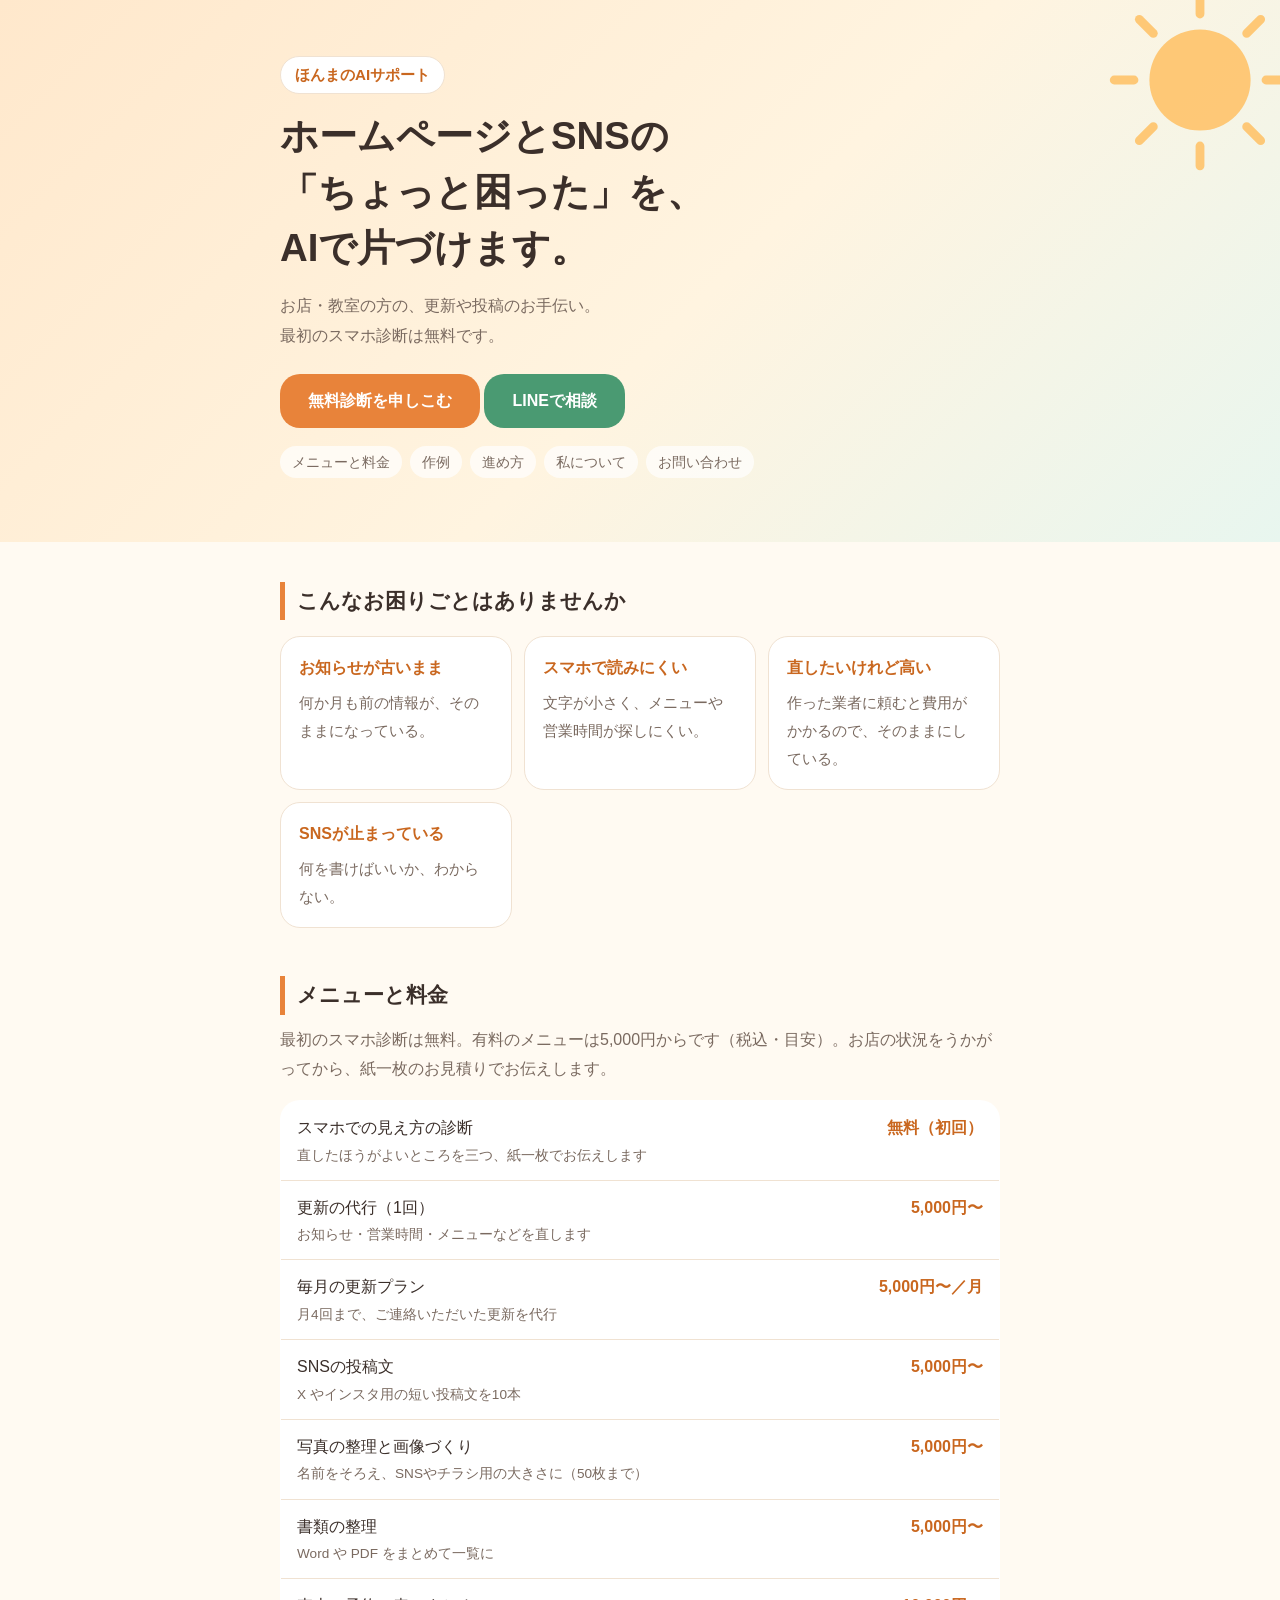
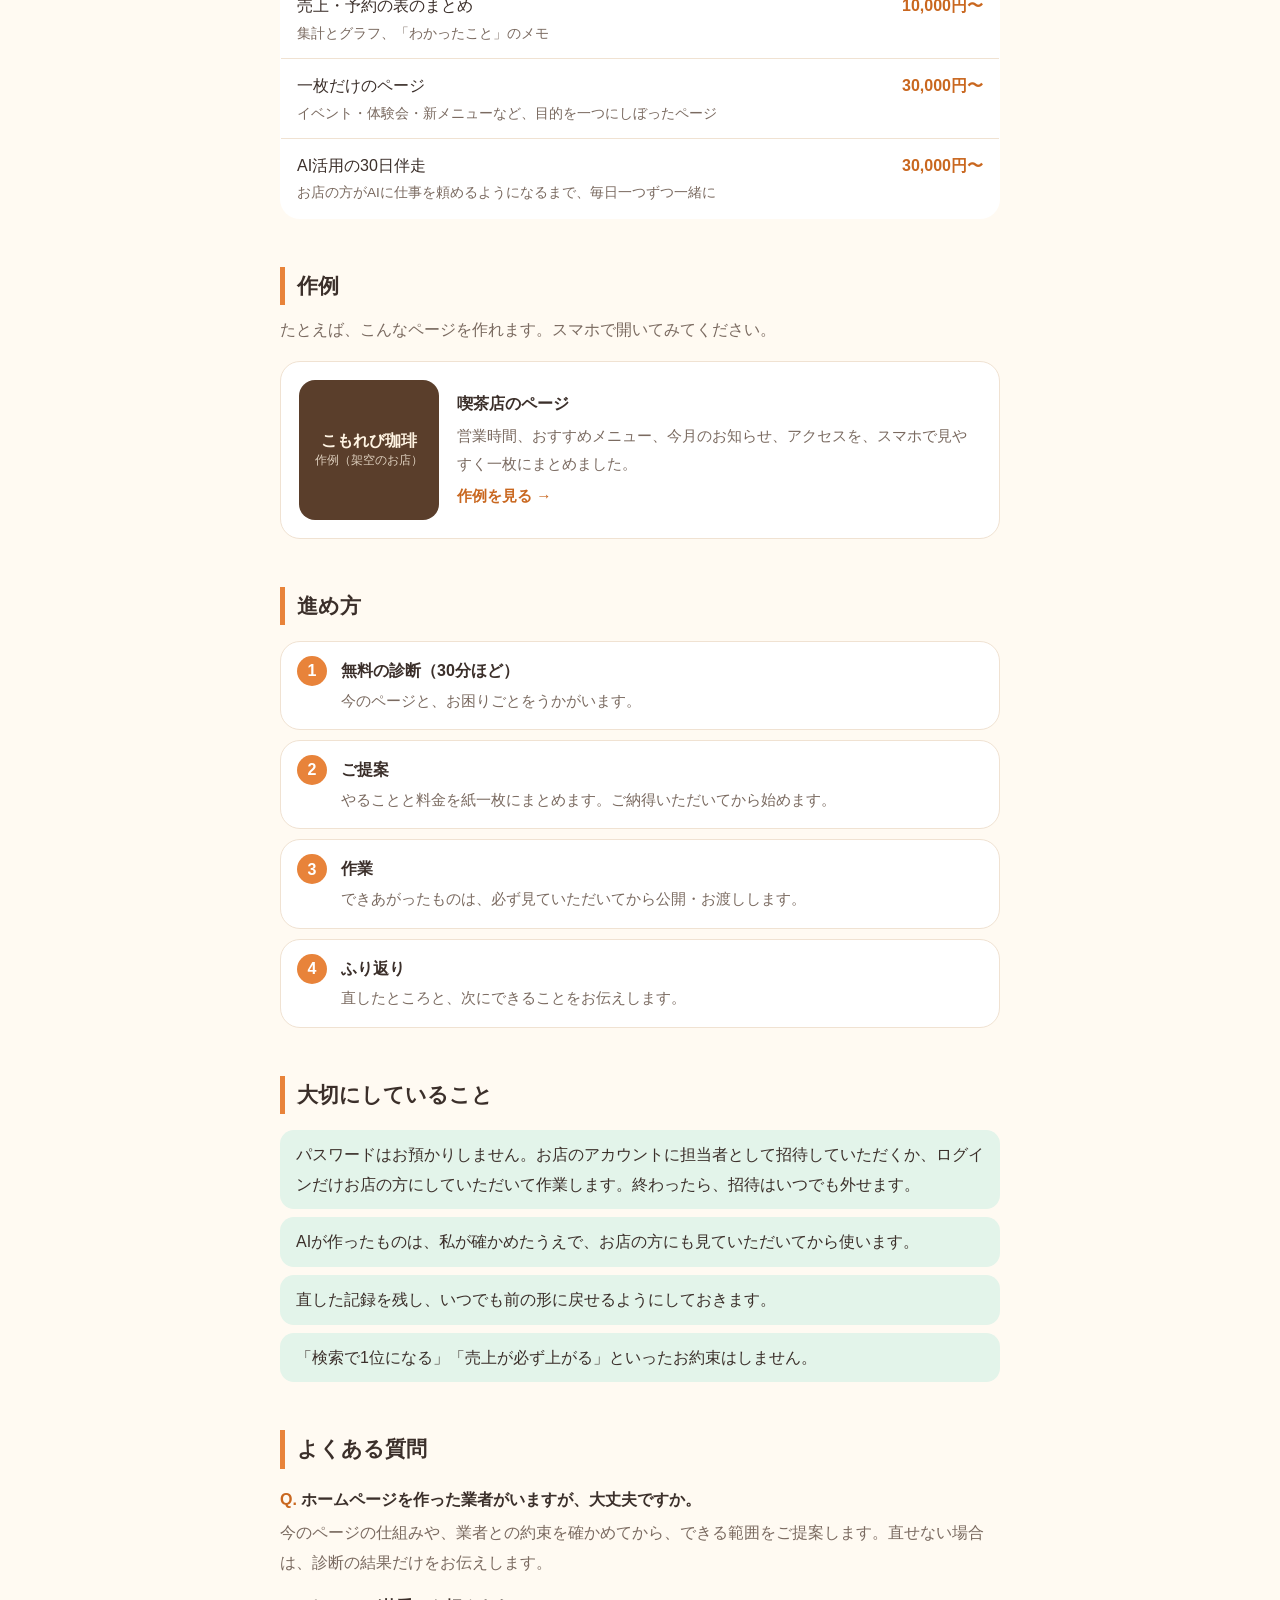
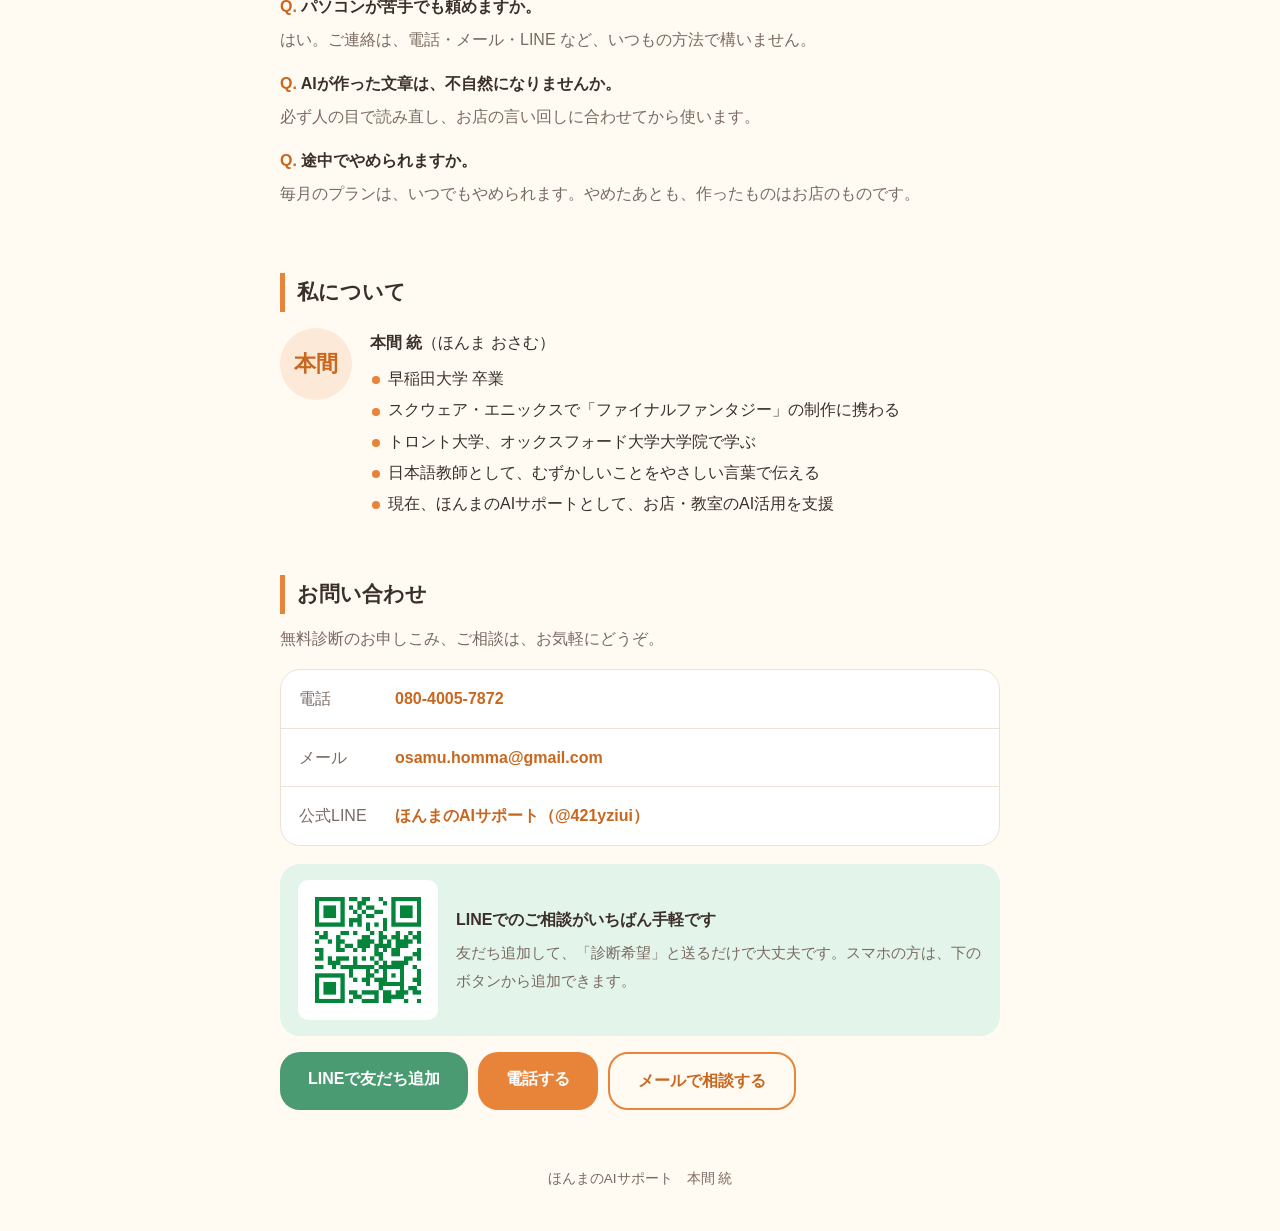
==== index.html @ db529938 "パスワードの説明に「担当者として招待」のやり方を書き足した Co-Authored-By: Claude Opus 5.5 <noreply@anthropic.com>" ====
<!doctype html>
<html lang="ja">
<head>
  <meta charset="utf-8">
  <meta name="viewport" content="width=device-width, initial-scale=1">
  <title>ほんまのAIサポート｜ホームページとSNSの「ちょっと困った」を、AIで</title>
  <meta name="description" content="お店・教室の方の、ホームページの更新やSNSの投稿を、AIを使ってお手伝いします。最初のスマホ診断は無料です。">
  <link rel="stylesheet" href="style.css">
</head>
<body>
  <header class="hero">
    <svg class="sun" viewBox="0 0 200 200" aria-hidden="true">
      <circle cx="100" cy="100" r="46" fill="#ffc46b"/>
      <g stroke="#ffc46b" stroke-width="8" stroke-linecap="round">
        <line x1="100" y1="22" x2="100" y2="40"/><line x1="100" y1="22" x2="100" y2="40" transform="rotate(45 100 100)"/>
        <line x1="100" y1="22" x2="100" y2="40" transform="rotate(90 100 100)"/><line x1="100" y1="22" x2="100" y2="40" transform="rotate(135 100 100)"/>
        <line x1="100" y1="22" x2="100" y2="40" transform="rotate(180 100 100)"/><line x1="100" y1="22" x2="100" y2="40" transform="rotate(225 100 100)"/>
        <line x1="100" y1="22" x2="100" y2="40" transform="rotate(270 100 100)"/><line x1="100" y1="22" x2="100" y2="40" transform="rotate(315 100 100)"/>
      </g>
    </svg>
    <div class="wrap">
      <a class="brand" href="index.html">ほんまのAIサポート</a>
      <h1>ホームページとSNSの<br>「ちょっと困った」を、<br>AIで片づけます。</h1>
      <p class="sub">お店・教室の方の、更新や投稿のお手伝い。<br>最初のスマホ診断は無料です。</p>
      <a class="btn" href="#contact">無料診断を申しこむ</a>
      <a class="btn line" href="https://lin.ee/uoYPE5Ua" target="_blank" rel="noopener">LINEで相談</a>
      <ul class="nav">
        <li><a href="#menu">メニューと料金</a></li>
        <li><a href="#sample">作例</a></li>
        <li><a href="#flow">進め方</a></li>
        <li><a href="#about">私について</a></li>
        <li><a href="#contact">お問い合わせ</a></li>
      </ul>
    </div>
  </header>

  <main class="wrap">
    <section>
      <h2>こんなお困りごとはありませんか</h2>
      <div class="cards">
        <div class="card"><b>お知らせが古いまま</b><p>何か月も前の情報が、そのままになっている。</p></div>
        <div class="card"><b>スマホで読みにくい</b><p>文字が小さく、メニューや営業時間が探しにくい。</p></div>
        <div class="card"><b>直したいけれど高い</b><p>作った業者に頼むと費用がかかるので、そのままにしている。</p></div>
        <div class="card"><b>SNSが止まっている</b><p>何を書けばいいか、わからない。</p></div>
      </div>
    </section>

    <section id="menu">
      <h2>メニューと料金</h2>
      <p class="lead">最初のスマホ診断は無料。有料のメニューは5,000円からです（税込・目安）。お店の状況をうかがってから、紙一枚のお見積りでお伝えします。</p>
      <table>
        <tr><th>スマホでの見え方の診断<small>直したほうがよいところを三つ、紙一枚でお伝えします</small></th><td class="price">無料（初回）</td></tr>
        <tr><th>更新の代行（1回）<small>お知らせ・営業時間・メニューなどを直します</small></th><td class="price">5,000円〜</td></tr>
        <tr><th>毎月の更新プラン<small>月4回まで、ご連絡いただいた更新を代行</small></th><td class="price">5,000円〜／月</td></tr>
        <tr><th>SNSの投稿文<small>X やインスタ用の短い投稿文を10本</small></th><td class="price">5,000円〜</td></tr>
        <tr><th>写真の整理と画像づくり<small>名前をそろえ、SNSやチラシ用の大きさに（50枚まで）</small></th><td class="price">5,000円〜</td></tr>
        <tr><th>書類の整理<small>Word や PDF をまとめて一覧に</small></th><td class="price">5,000円〜</td></tr>
        <tr><th>売上・予約の表のまとめ<small>集計とグラフ、「わかったこと」のメモ</small></th><td class="price">10,000円〜</td></tr>
        <tr><th>一枚だけのページ<small>イベント・体験会・新メニューなど、目的を一つにしぼったページ</small></th><td class="price">30,000円〜</td></tr>
        <tr><th>AI活用の30日伴走<small>お店の方がAIに仕事を頼めるようになるまで、毎日一つずつ一緒に</small></th><td class="price">30,000円〜</td></tr>
      </table>
    </section>

    <section id="sample">
      <h2>作例</h2>
      <p class="lead">たとえば、こんなページを作れます。スマホで開いてみてください。</p>
      <a class="sample" href="sakurei-cafe.html">
        <div class="thumb">こもれび珈琲<small>作例（架空のお店）</small></div>
        <div>
          <b>喫茶店のページ</b>
          <p>営業時間、おすすめメニュー、今月のお知らせ、アクセスを、スマホで見やすく一枚にまとめました。</p>
          <p class="more">作例を見る →</p>
        </div>
      </a>
    </section>

    <section id="flow">
      <h2>進め方</h2>
      <ol class="steps">
        <li><b>無料の診断（30分ほど）</b><span>今のページと、お困りごとをうかがいます。</span></li>
        <li><b>ご提案</b><span>やることと料金を紙一枚にまとめます。ご納得いただいてから始めます。</span></li>
        <li><b>作業</b><span>できあがったものは、必ず見ていただいてから公開・お渡しします。</span></li>
        <li><b>ふり返り</b><span>直したところと、次にできることをお伝えします。</span></li>
      </ol>
    </section>

    <section>
      <h2>大切にしていること</h2>
      <ul class="promise">
        <li>パスワードはお預かりしません。お店のアカウントに担当者として招待していただくか、ログインだけお店の方にしていただいて作業します。終わったら、招待はいつでも外せます。</li>
        <li>AIが作ったものは、私が確かめたうえで、お店の方にも見ていただいてから使います。</li>
        <li>直した記録を残し、いつでも前の形に戻せるようにしておきます。</li>
        <li>「検索で1位になる」「売上が必ず上がる」といったお約束はしません。</li>
      </ul>
    </section>

    <section>
      <h2>よくある質問</h2>
      <dl class="faq">
        <dt>ホームページを作った業者がいますが、大丈夫ですか。</dt>
        <dd>今のページの仕組みや、業者との約束を確かめてから、できる範囲をご提案します。直せない場合は、診断の結果だけをお伝えします。</dd>
        <dt>パソコンが苦手でも頼めますか。</dt>
        <dd>はい。ご連絡は、電話・メール・LINE など、いつもの方法で構いません。</dd>
        <dt>AIが作った文章は、不自然になりませんか。</dt>
        <dd>必ず人の目で読み直し、お店の言い回しに合わせてから使います。</dd>
        <dt>途中でやめられますか。</dt>
        <dd>毎月のプランは、いつでもやめられます。やめたあとも、作ったものはお店のものです。</dd>
      </dl>
    </section>

    <section id="about">
      <h2>私について</h2>
      <div class="profile">
        <div class="avatar" aria-hidden="true">本間</div>
        <div>
          <p><b>本間 統</b>（ほんま おさむ）</p>
          <ul class="career">
            <li>早稲田大学 卒業</li>
            <li>スクウェア・エニックスで「ファイナルファンタジー」の制作に携わる</li>
            <li>トロント大学、オックスフォード大学大学院で学ぶ</li>
            <li>日本語教師として、むずかしいことをやさしい言葉で伝える</li>
            <li>現在、ほんまのAIサポートとして、お店・教室のAI活用を支援</li>
          </ul>
        </div>
      </div>
    </section>

    <section id="contact">
      <h2>お問い合わせ</h2>
      <p class="lead">無料診断のお申しこみ、ご相談は、お気軽にどうぞ。</p>
      <ul class="contact">
        <li><span>電話</span><a href="tel:08040057872">080-4005-7872</a></li>
        <li><span>メール</span><a href="mailto:osamu.homma@gmail.com">osamu.homma@gmail.com</a></li>
        <li><span>公式LINE</span><a href="https://lin.ee/uoYPE5Ua" target="_blank" rel="noopener">ほんまのAIサポート（@421yziui）</a></li>
      </ul>
      <div class="line-box">
        <img src="qr-line.png" alt="公式LINE「ほんまのAIサポート」の友だち追加用QRコード" width="140" height="140">
        <div>
          <b>LINEでのご相談がいちばん手軽です</b>
          <p>友だち追加して、「診断希望」と送るだけで大丈夫です。スマホの方は、下のボタンから追加できます。</p>
        </div>
      </div>
      <div class="cta">
        <a class="btn line" href="https://lin.ee/uoYPE5Ua" target="_blank" rel="noopener">LINEで友だち追加</a>
        <a class="btn" href="tel:08040057872">電話する</a>
        <a class="btn ghost" href="mailto:osamu.homma@gmail.com?subject=%E7%84%A1%E6%96%99%E8%A8%BA%E6%96%AD%E3%81%AE%E3%81%94%E7%9B%B8%E8%AB%87">メールで相談する</a>
      </div>
    </section>
  </main>

  <footer>ほんまのAIサポート　本間 統</footer>
</body>
</html>
---- style.css ----
/* ほんまのAIサポート　営業用ページ（案A：明るく親しみやすい） */
:root {
  --bg: #fffaf2;
  --surface: #ffffff;
  --text: #3b2f2a;
  --muted: #7a6a60;
  --accent: #e8833a;
  --accent-dark: #c9671f;
  --soft: #fde9d7;
  --green: #4a9a72;
  --green-soft: #e3f4ea;
  --line: #f0e2d2;
  --r: 20px;
}
* { box-sizing: border-box; }
html { scroll-behavior: smooth; }
body {
  margin: 0;
  background: var(--bg);
  color: var(--text);
  font-family: "Hiragino Maru Gothic ProN", "BIZ UDGothic", "Yu Gothic UI", sans-serif;
  line-height: 1.85;
}
img { max-width: 100%; display: block; }
a { color: var(--accent-dark); }
.wrap { max-width: 760px; margin: 0 auto; padding: 0 20px; }

/* いちばん上 */
.hero {
  position: relative;
  overflow: hidden;
  background: linear-gradient(135deg, #ffe8cc 0%, #fff4e0 55%, #e8f6ef 100%);
  padding: 56px 0 64px;
}
.hero .wrap { position: relative; z-index: 1; }
.sun { position: absolute; right: -30px; top: -30px; width: 220px; height: 220px; opacity: 0.9; }
.brand {
  display: inline-block;
  margin: 0 0 14px;
  padding: 4px 14px;
  border-radius: 999px;
  background: var(--surface);
  color: var(--accent-dark);
  font-weight: bold;
  font-size: 0.95rem;
  border: 1px solid var(--line);
  text-decoration: none;
}
h1 { font-size: clamp(1.6rem, 5.2vw, 2.4rem); line-height: 1.45; margin: 0 0 16px; }
.sub { color: var(--muted); margin: 0 0 24px; }
.btn {
  display: inline-block;
  background: var(--accent);
  color: #fff;
  text-decoration: none;
  font-weight: bold;
  padding: 12px 28px;
  border-radius: var(--r);
}
.btn:hover { background: var(--accent-dark); }
.btn.line { background: var(--green); }
.btn.ghost { background: transparent; color: var(--accent-dark); border: 2px solid var(--accent); }

/* ページの中のメニュー */
.nav { display: flex; gap: 8px; flex-wrap: wrap; margin: 18px 0 0; padding: 0; list-style: none; }
.nav a {
  display: inline-block; font-size: 0.88rem; text-decoration: none; color: var(--muted);
  background: rgba(255, 255, 255, 0.7); border-radius: 999px; padding: 3px 12px;
}

section { padding: 40px 0 8px; scroll-margin-top: 12px; }
h2 { font-size: 1.3rem; margin: 0 0 16px; padding-left: 12px; border-left: 5px solid var(--accent); }
.lead { color: var(--muted); margin: -6px 0 16px; }

.cards { display: grid; grid-template-columns: repeat(auto-fit, minmax(200px, 1fr)); gap: 12px; }
.card { background: var(--surface); border: 1px solid var(--line); border-radius: var(--r); padding: 16px 18px; }
.card b { color: var(--accent-dark); }
.card p { margin: 6px 0 0; color: var(--muted); font-size: 0.95rem; }

table { width: 100%; border-collapse: collapse; background: var(--surface); border-radius: var(--r); overflow: hidden; border: 1px solid var(--line); }
th, td { padding: 12px 16px; border-bottom: 1px solid var(--line); text-align: left; font-weight: normal; vertical-align: top; }
th small { display: block; color: var(--muted); font-size: 0.85rem; }
td.price { text-align: right; white-space: nowrap; color: var(--accent-dark); font-weight: bold; }
tr:last-child th, tr:last-child td { border-bottom: 0; }

.steps { counter-reset: s; list-style: none; padding: 0; margin: 0; display: grid; gap: 10px; }
.steps li { counter-increment: s; background: var(--surface); border: 1px solid var(--line); border-radius: var(--r); padding: 14px 18px 14px 60px; position: relative; }
.steps li::before {
  content: counter(s); position: absolute; left: 16px; top: 14px; width: 30px; height: 30px; border-radius: 50%;
  background: var(--accent); color: #fff; font-weight: bold; display: flex; align-items: center; justify-content: center;
}
.steps b { display: block; }
.steps span { color: var(--muted); font-size: 0.95rem; }

.sample { display: flex; gap: 18px; align-items: center; background: var(--surface); border: 1px solid var(--line); border-radius: var(--r); padding: 18px; text-decoration: none; color: inherit; }
.sample:hover { border-color: var(--accent); }
.thumb { flex: 0 0 140px; height: 140px; border-radius: 16px; background: #5a3e2b; color: #fff4e3; display: flex; flex-direction: column; align-items: center; justify-content: center; font-weight: bold; text-align: center; line-height: 1.4; }
.thumb small { font-weight: normal; font-size: 0.75rem; opacity: 0.8; }
.sample p { margin: 4px 0 0; color: var(--muted); font-size: 0.95rem; }
.sample .more { color: var(--accent-dark); font-weight: bold; }

.promise { list-style: none; padding: 0; margin: 0; display: grid; gap: 8px; }
.promise li { background: var(--green-soft); border-radius: 14px; padding: 10px 16px; }

.faq dt { font-weight: bold; margin-top: 14px; }
.faq dt::before { content: "Q. "; color: var(--accent-dark); }
.faq dd { margin: 4px 0 0; color: var(--muted); }

.profile { display: flex; gap: 18px; align-items: flex-start; }
.avatar { flex: 0 0 72px; width: 72px; height: 72px; border-radius: 50%; background: var(--soft); color: var(--accent-dark); display: flex; align-items: center; justify-content: center; font-weight: bold; font-size: 1.4rem; }
.profile p { margin: 0 0 8px; }
.career { margin: 0 0 10px; padding: 0; list-style: none; }
.career li { position: relative; padding-left: 18px; margin-bottom: 4px; line-height: 1.7; }
.career li::before { content: ""; position: absolute; left: 2px; top: 0.7em; width: 8px; height: 8px; border-radius: 50%; background: var(--accent); }

.contact { list-style: none; padding: 0; margin: 0 0 18px; background: var(--surface); border: 1px solid var(--line); border-radius: var(--r); }
.contact li { display: flex; gap: 16px; padding: 14px 18px; border-bottom: 1px solid var(--line); align-items: center; flex-wrap: wrap; }
.contact li:last-child { border-bottom: 0; }
.contact span { flex: 0 0 80px; color: var(--muted); }
.contact a { font-weight: bold; text-decoration: none; }
.cta { display: flex; gap: 10px; flex-wrap: wrap; }
.btn.line:hover { background: #3c8460; }
.line-box { display: flex; gap: 18px; align-items: center; background: var(--green-soft); border-radius: var(--r); padding: 16px 18px; margin: 0 0 16px; }
.line-box img { flex: 0 0 140px; border-radius: 10px; background: #fff; }
.line-box p { margin: 4px 0 0; color: var(--muted); font-size: 0.95rem; }

footer { text-align: center; color: var(--muted); font-size: 0.85rem; padding: 48px 0 40px; }

@media (max-width: 480px) {
  .sun { width: 130px; height: 130px; right: -36px; top: -36px; opacity: 0.55; }
  .sample, .profile { flex-direction: column; align-items: flex-start; }
  .thumb { width: 100%; flex-basis: 110px; }
  .contact span { flex-basis: 64px; }
  .line-box { flex-direction: column; align-items: flex-start; }
}
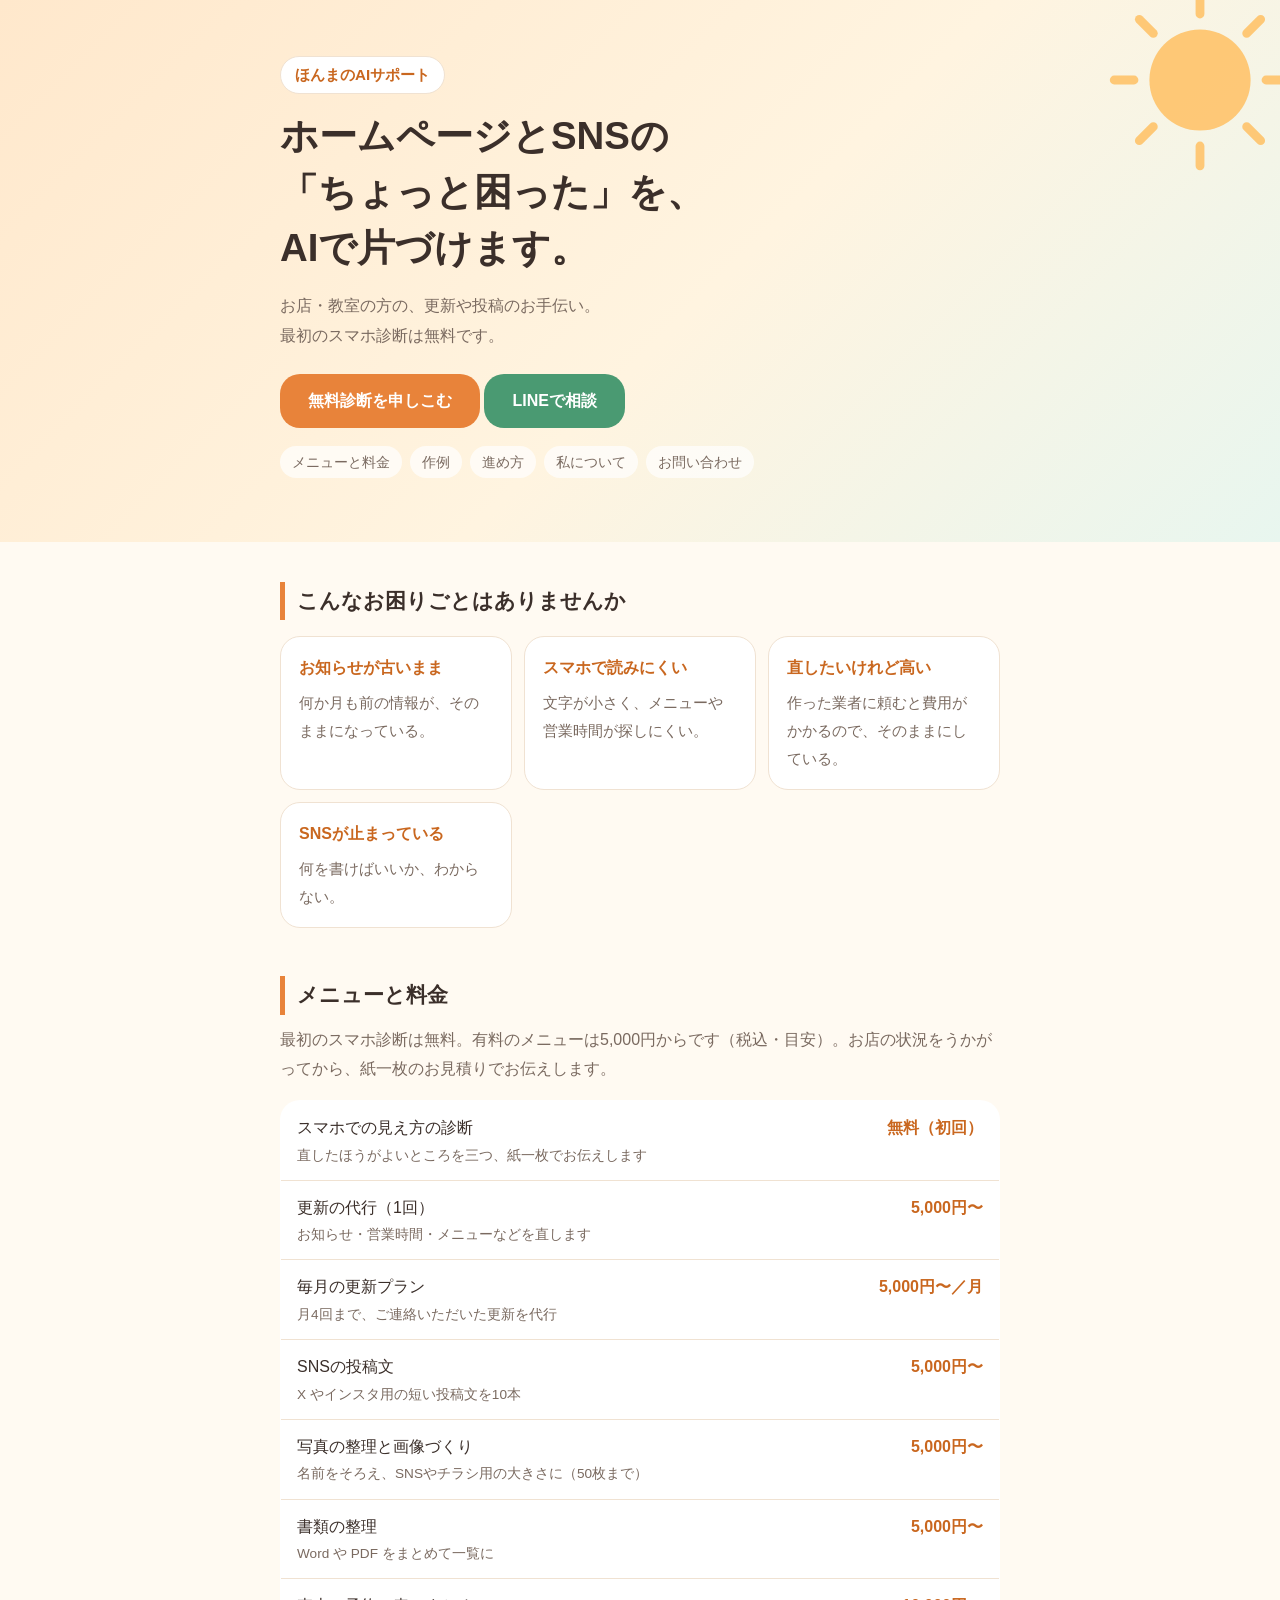
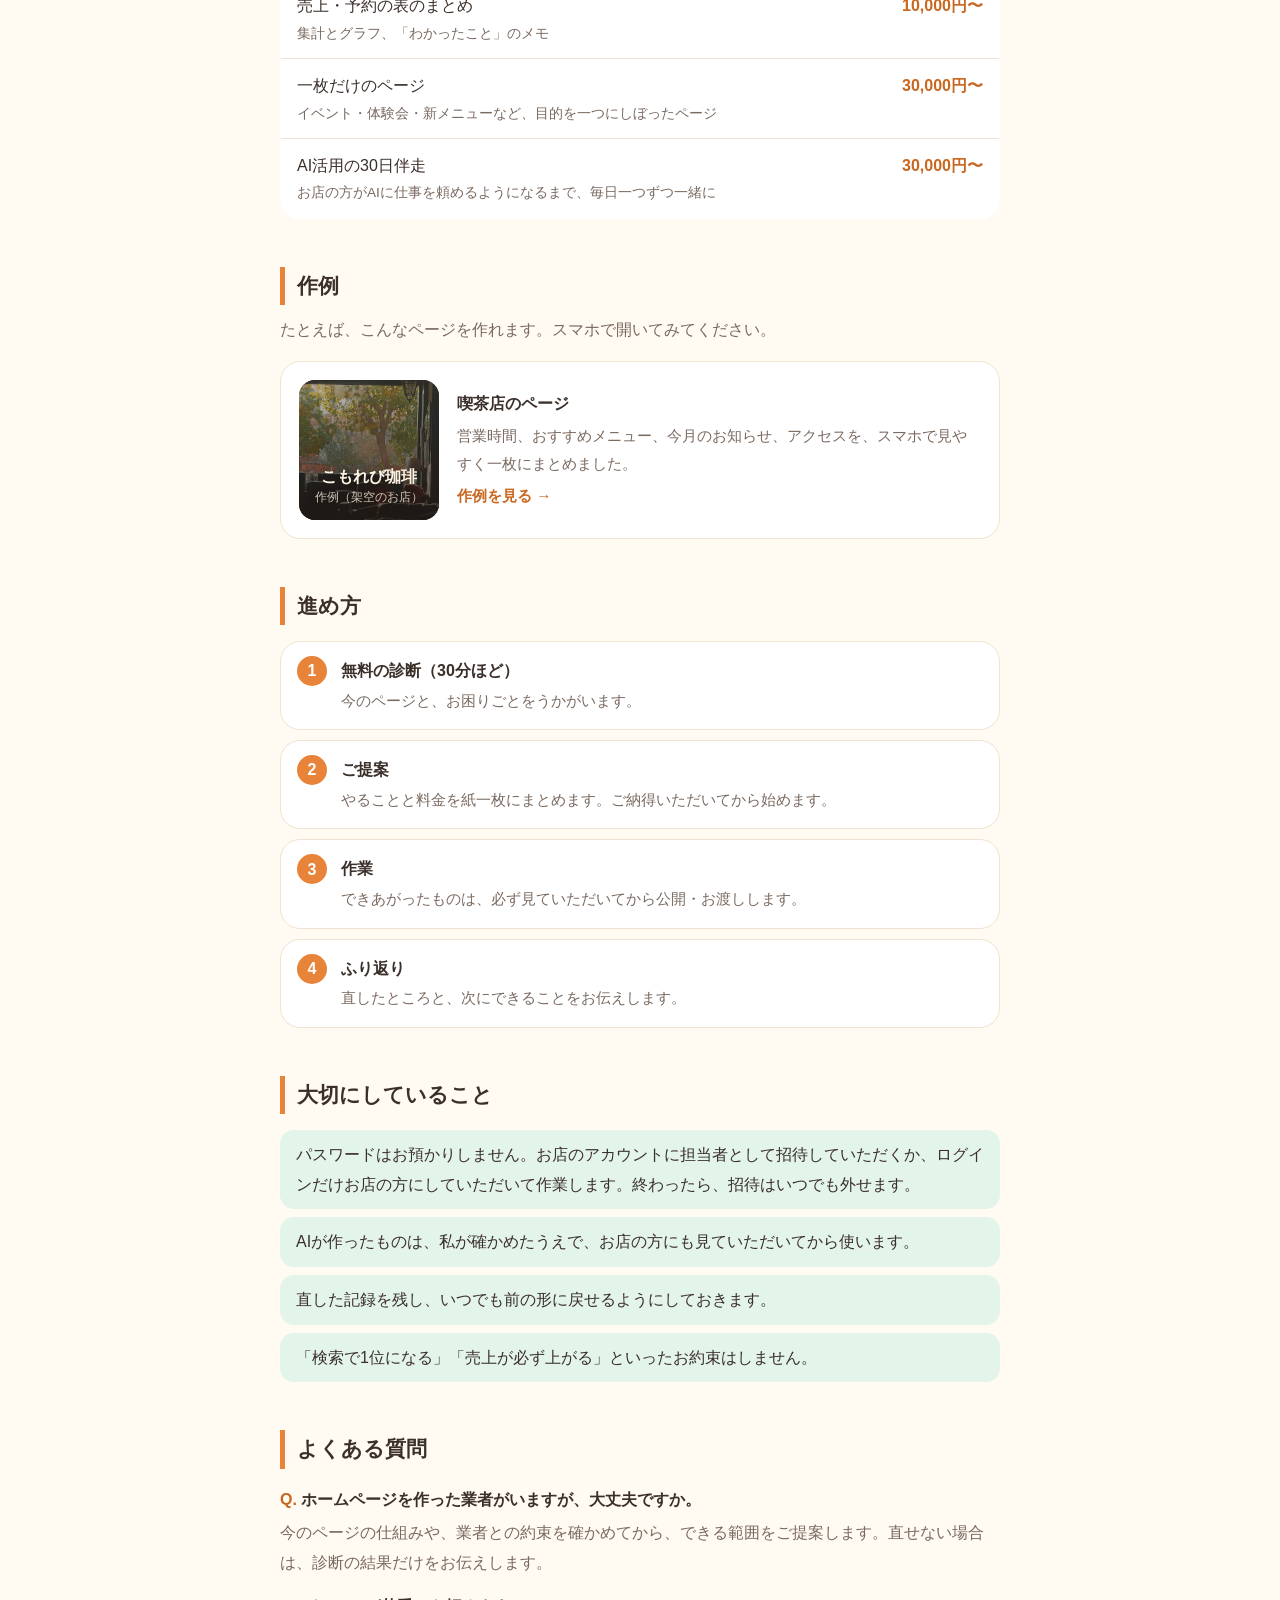
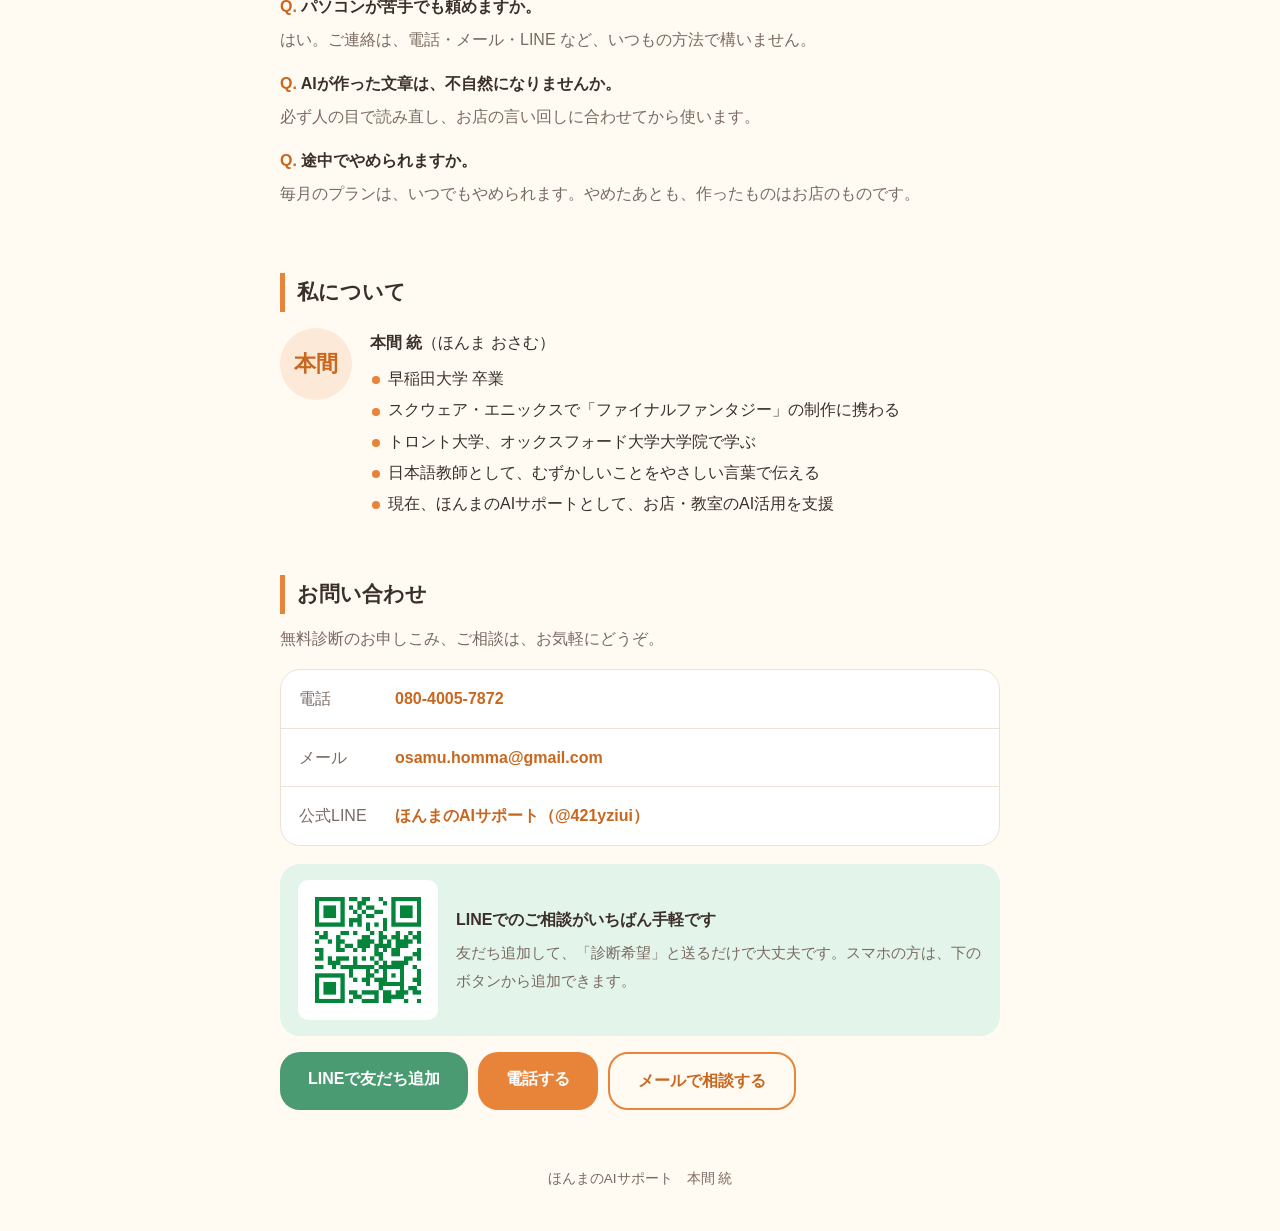
==== commit 4bc99a48: "作例の喫茶店のページを写真入りに作りなおした - Unsplash の無料写真（店内・メニュー4品・店内2）を軽くして img/ に追加 - 写真のバナー、お店のこと、写真つきメニュー、地図のイメージ" ====
--- a/index.html
+++ b/index.html
@@ -65,7 +65,7 @@
       <h2>作例</h2>
       <p class="lead">たとえば、こんなページを作れます。スマホで開いてみてください。</p>
       <a class="sample" href="sakurei-cafe.html">
-        <div class="thumb">こもれび珈琲<small>作例（架空のお店）</small></div>
+        <div class="thumb"><img src="img/hero.jpg" alt="" loading="lazy"><span>こもれび珈琲<small>作例（架空のお店）</small></span></div>
         <div>
           <b>喫茶店のページ</b>
           <p>営業時間、おすすめメニュー、今月のお知らせ、アクセスを、スマホで見やすく一枚にまとめました。</p>
--- a/style.css
+++ b/style.css
@@ -96,6 +96,10 @@
 .sample:hover { border-color: var(--accent); }
 .thumb { flex: 0 0 140px; height: 140px; border-radius: 16px; background: #5a3e2b; color: #fff4e3; display: flex; flex-direction: column; align-items: center; justify-content: center; font-weight: bold; text-align: center; line-height: 1.4; }
 .thumb small { font-weight: normal; font-size: 0.75rem; opacity: 0.8; }
+.thumb { position: relative; overflow: hidden; }
+.thumb img { position: absolute; inset: 0; width: 100%; height: 100%; object-fit: cover; }
+.thumb::after { content: ""; position: absolute; inset: 0; background: linear-gradient(180deg, rgba(20,13,8,.1), rgba(20,13,8,.65)); }
+.thumb span { position: relative; z-index: 1; display: flex; flex-direction: column; align-items: center; margin-top: auto; padding-bottom: 14px; text-shadow: 0 1px 6px rgba(0,0,0,.4); }
 .sample p { margin: 4px 0 0; color: var(--muted); font-size: 0.95rem; }
 .sample .more { color: var(--accent-dark); font-weight: bold; }
 
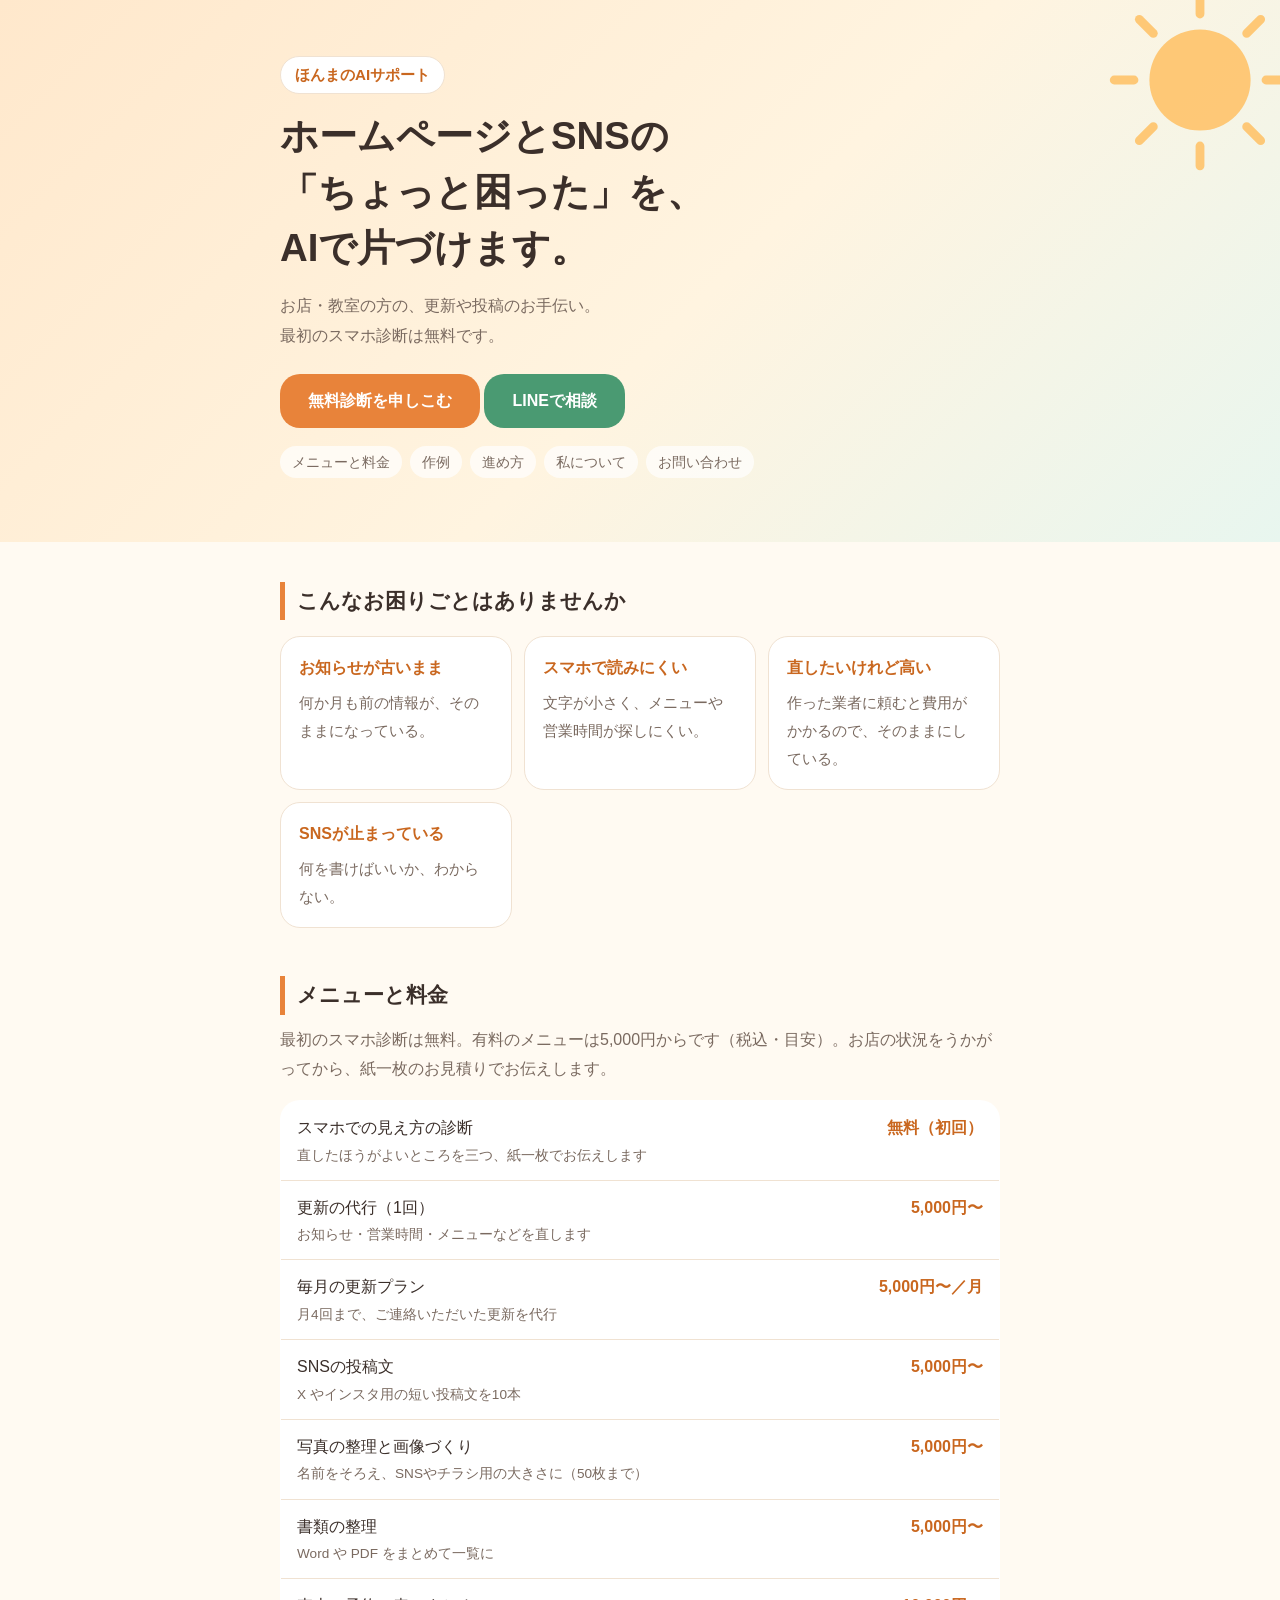
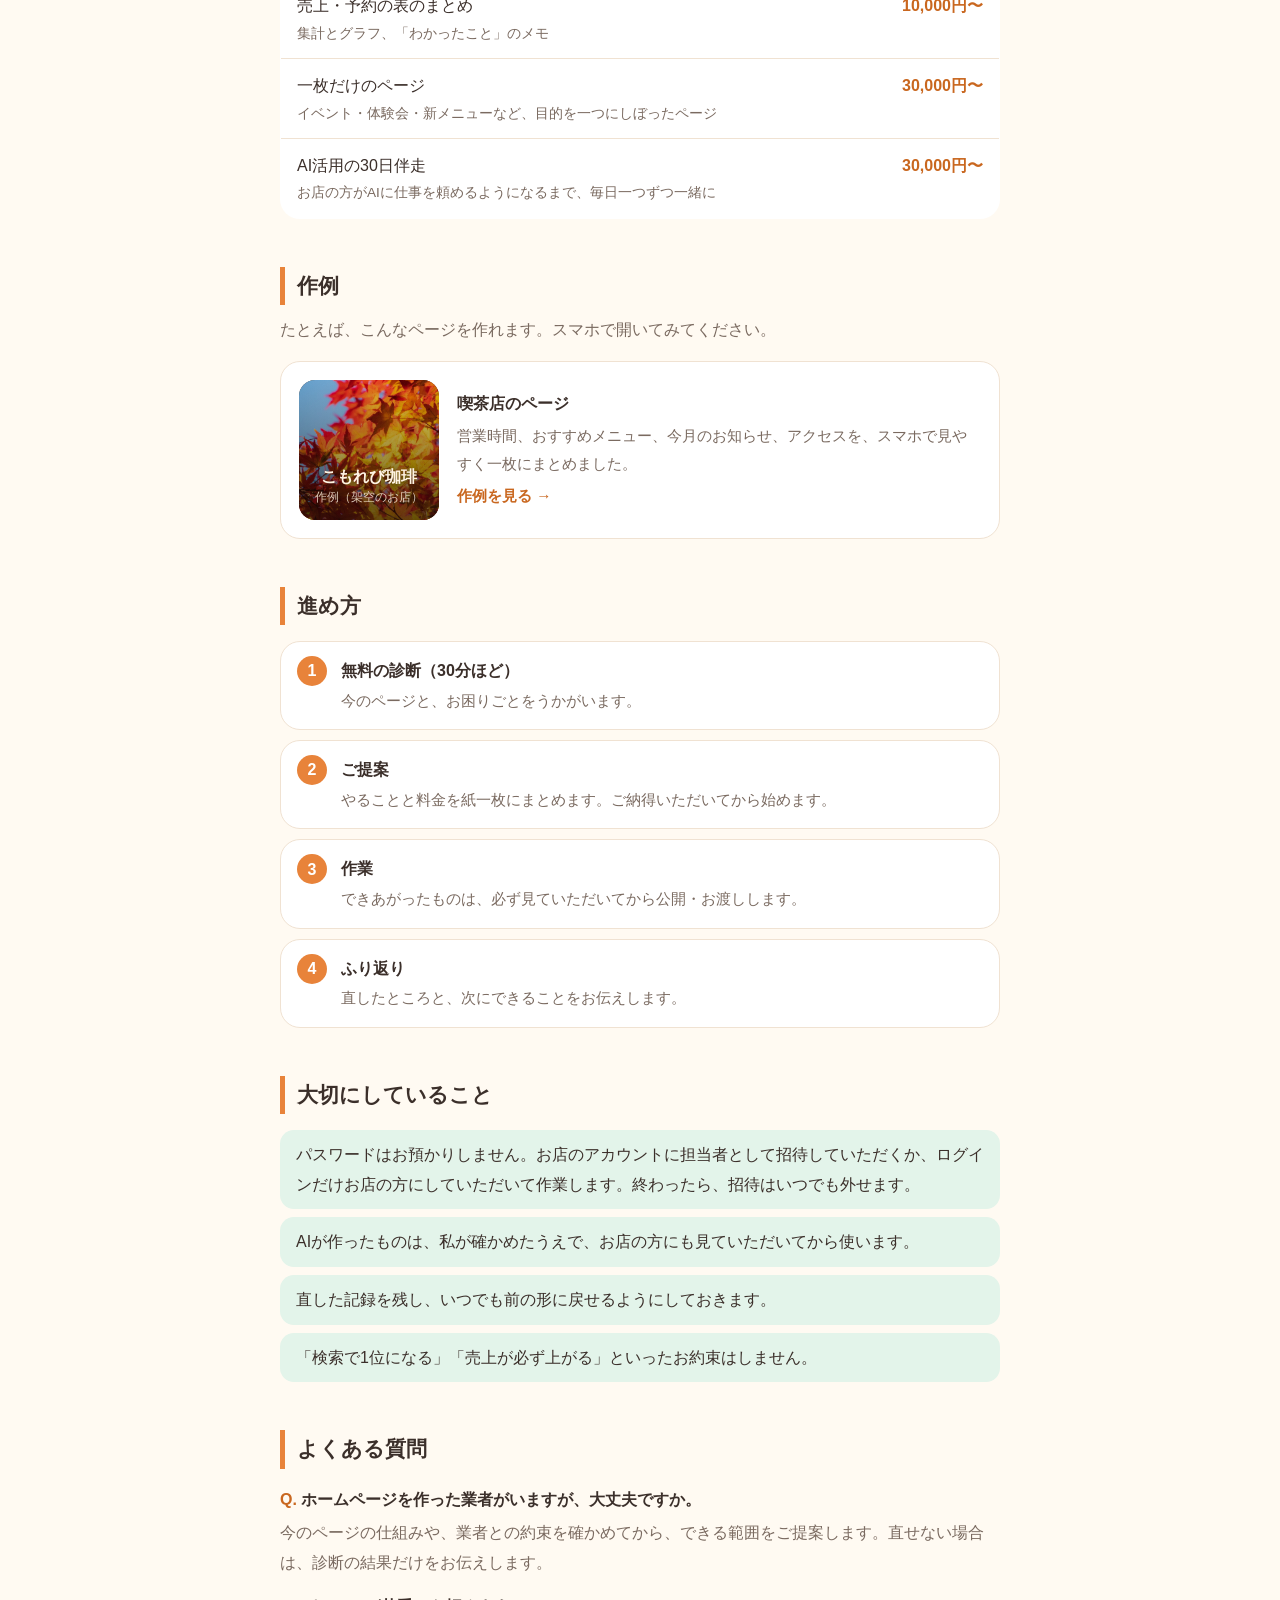
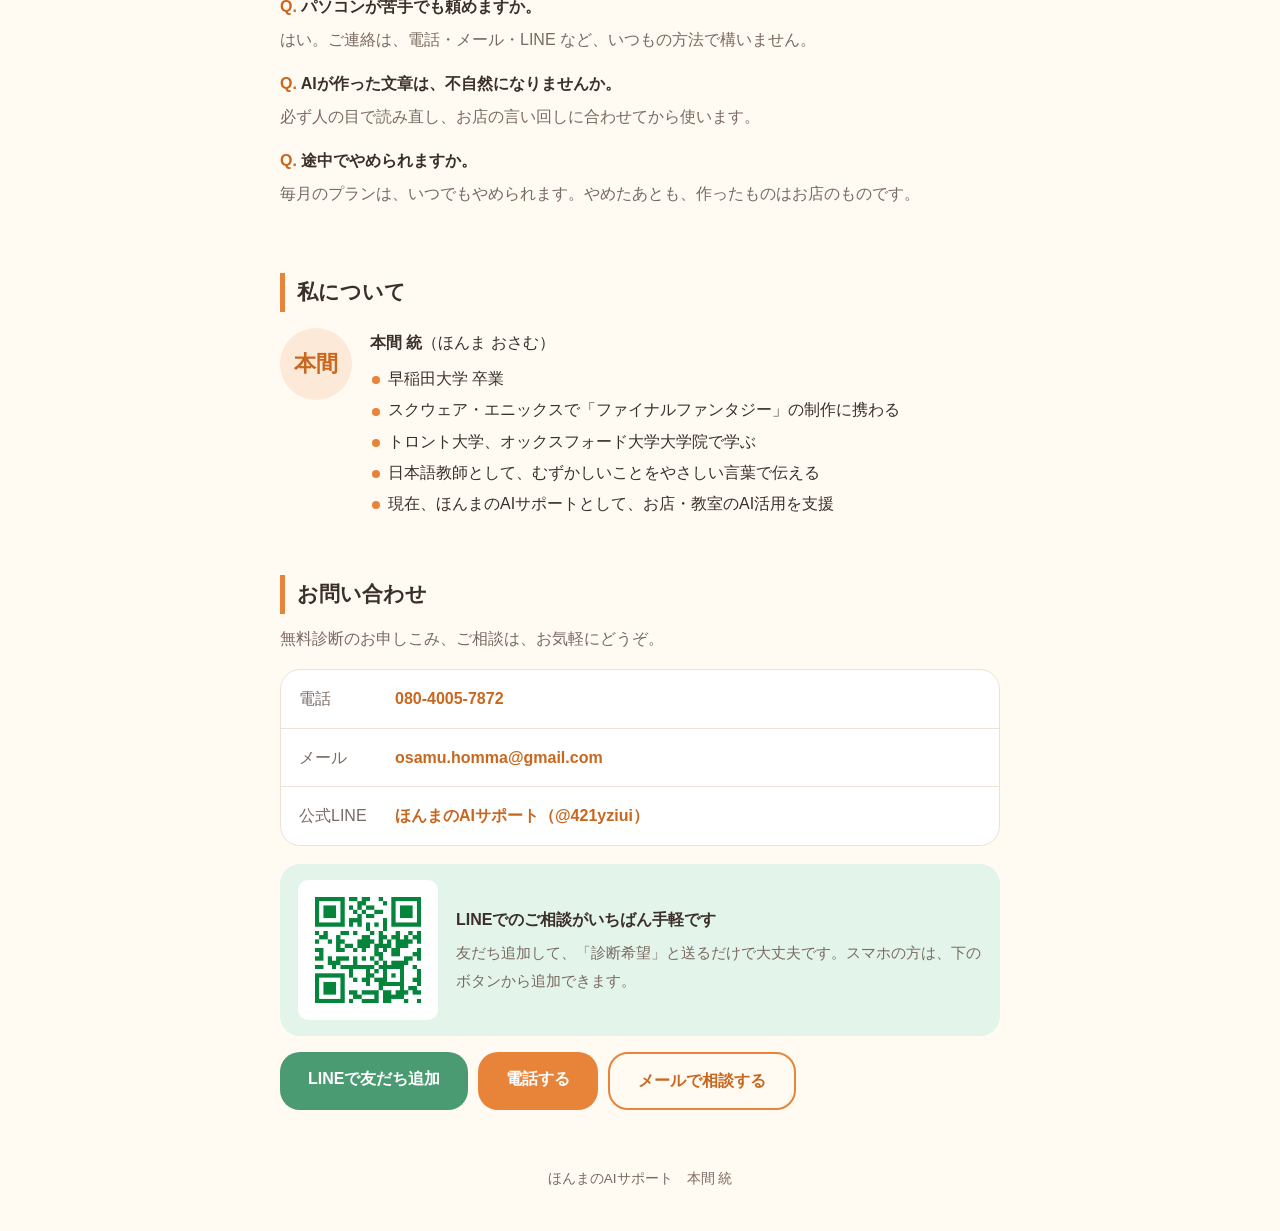
==== commit 25bd38ca: "作例の背景を、色ごとに季節の木の写真（紅葉・新緑・桜）に切りかわるようにした - Unsplash の無料写真3枚を軽くして img/ に追加 - 写真に色をかぶせる仕組みをやめ、写真そのものを切りか" ====
--- a/index.html
+++ b/index.html
@@ -65,7 +65,7 @@
       <h2>作例</h2>
       <p class="lead">たとえば、こんなページを作れます。スマホで開いてみてください。</p>
       <a class="sample" href="sakurei-cafe.html">
-        <div class="thumb"><img src="img/hero.jpg" alt="" loading="lazy"><span>こもれび珈琲<small>作例（架空のお店）</small></span></div>
+        <div class="thumb"><img src="img/hero_koyo.jpg" alt="" loading="lazy"><span>こもれび珈琲<small>作例（架空のお店）</small></span></div>
         <div>
           <b>喫茶店のページ</b>
           <p>営業時間、おすすめメニュー、今月のお知らせ、アクセスを、スマホで見やすく一枚にまとめました。</p>
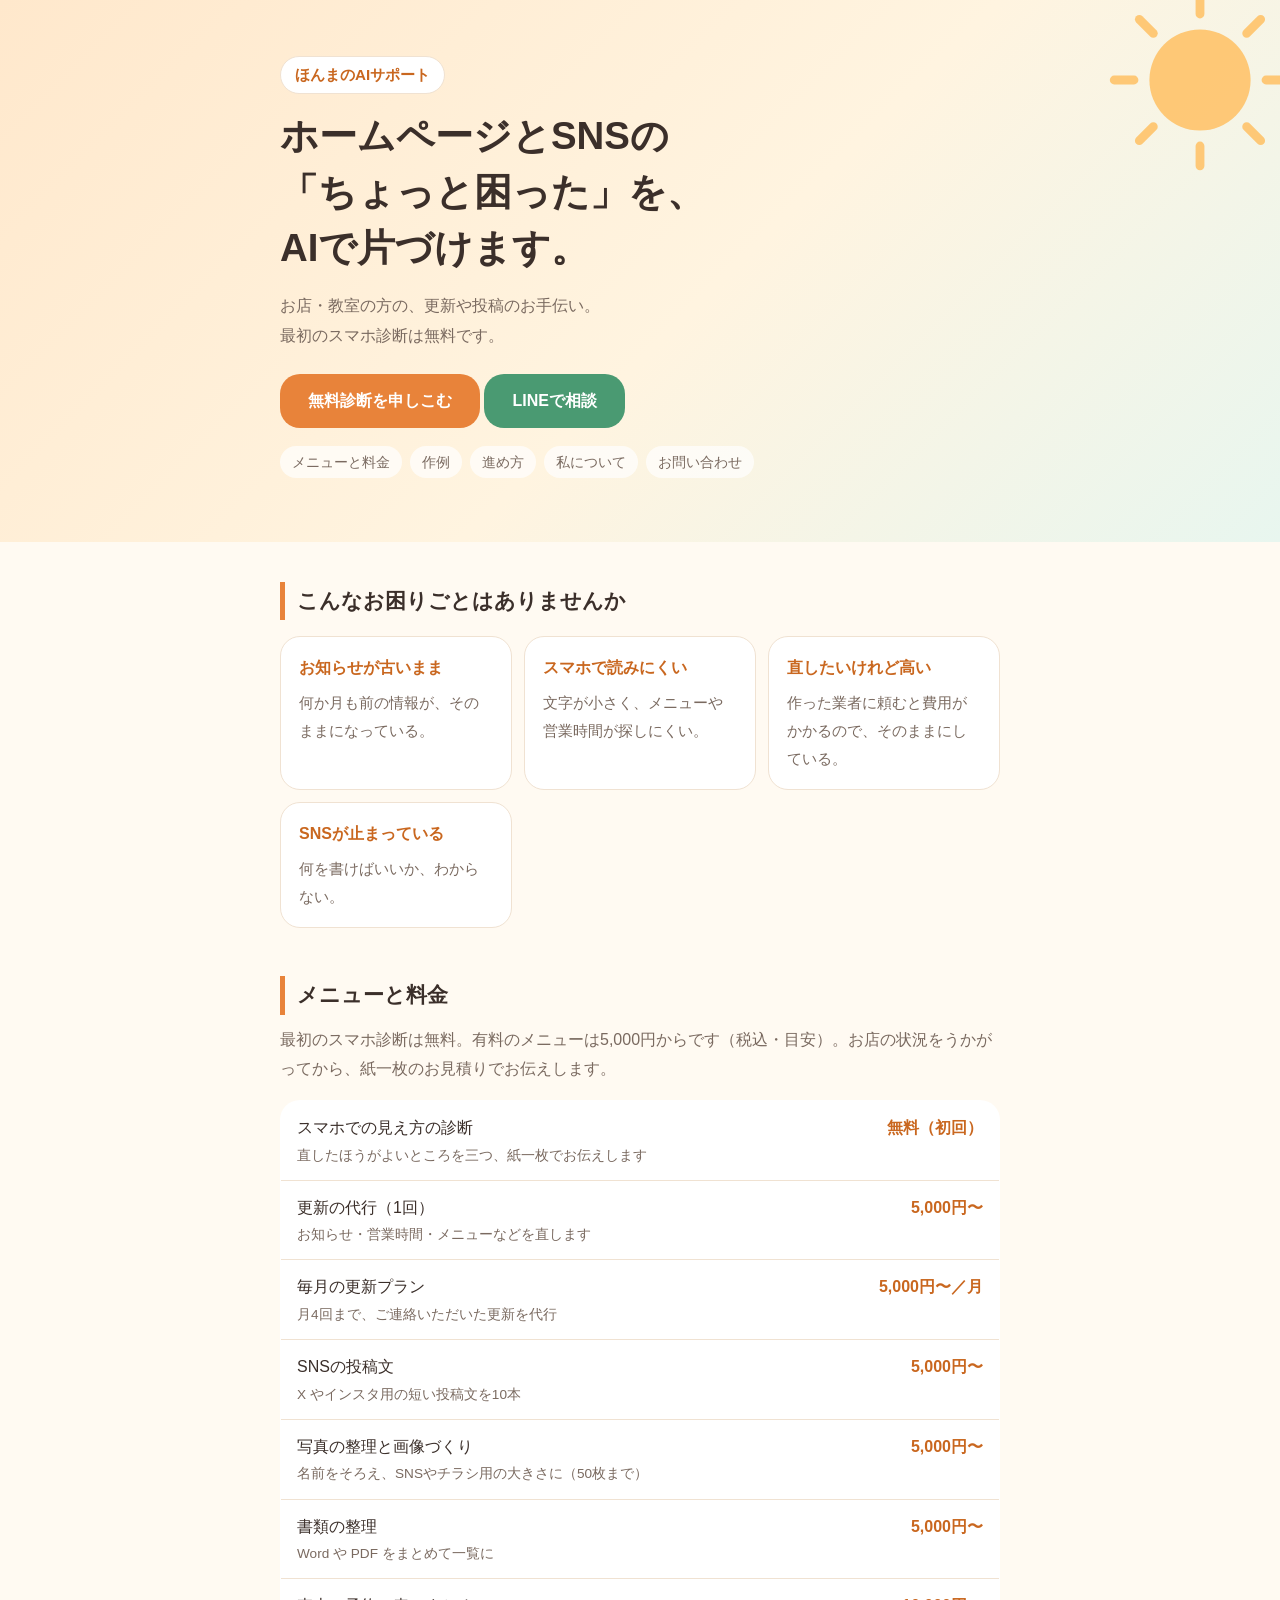
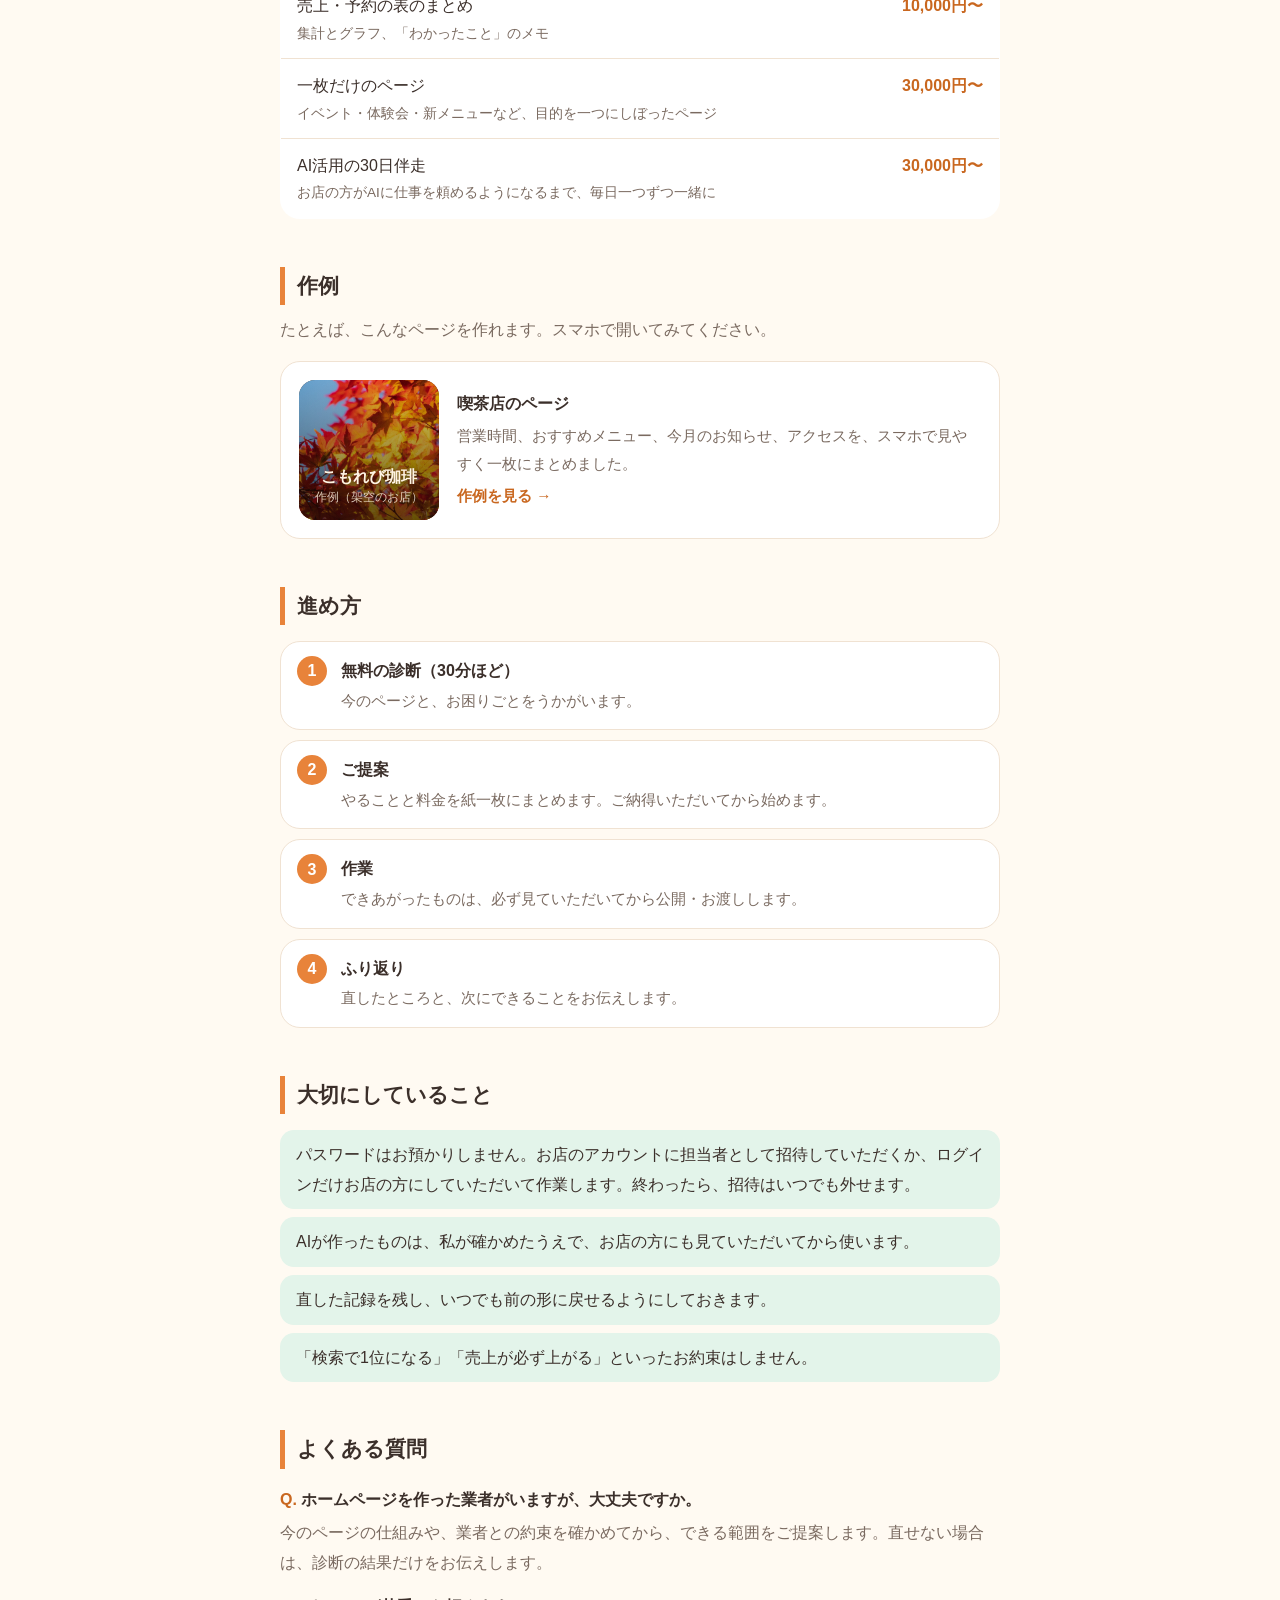
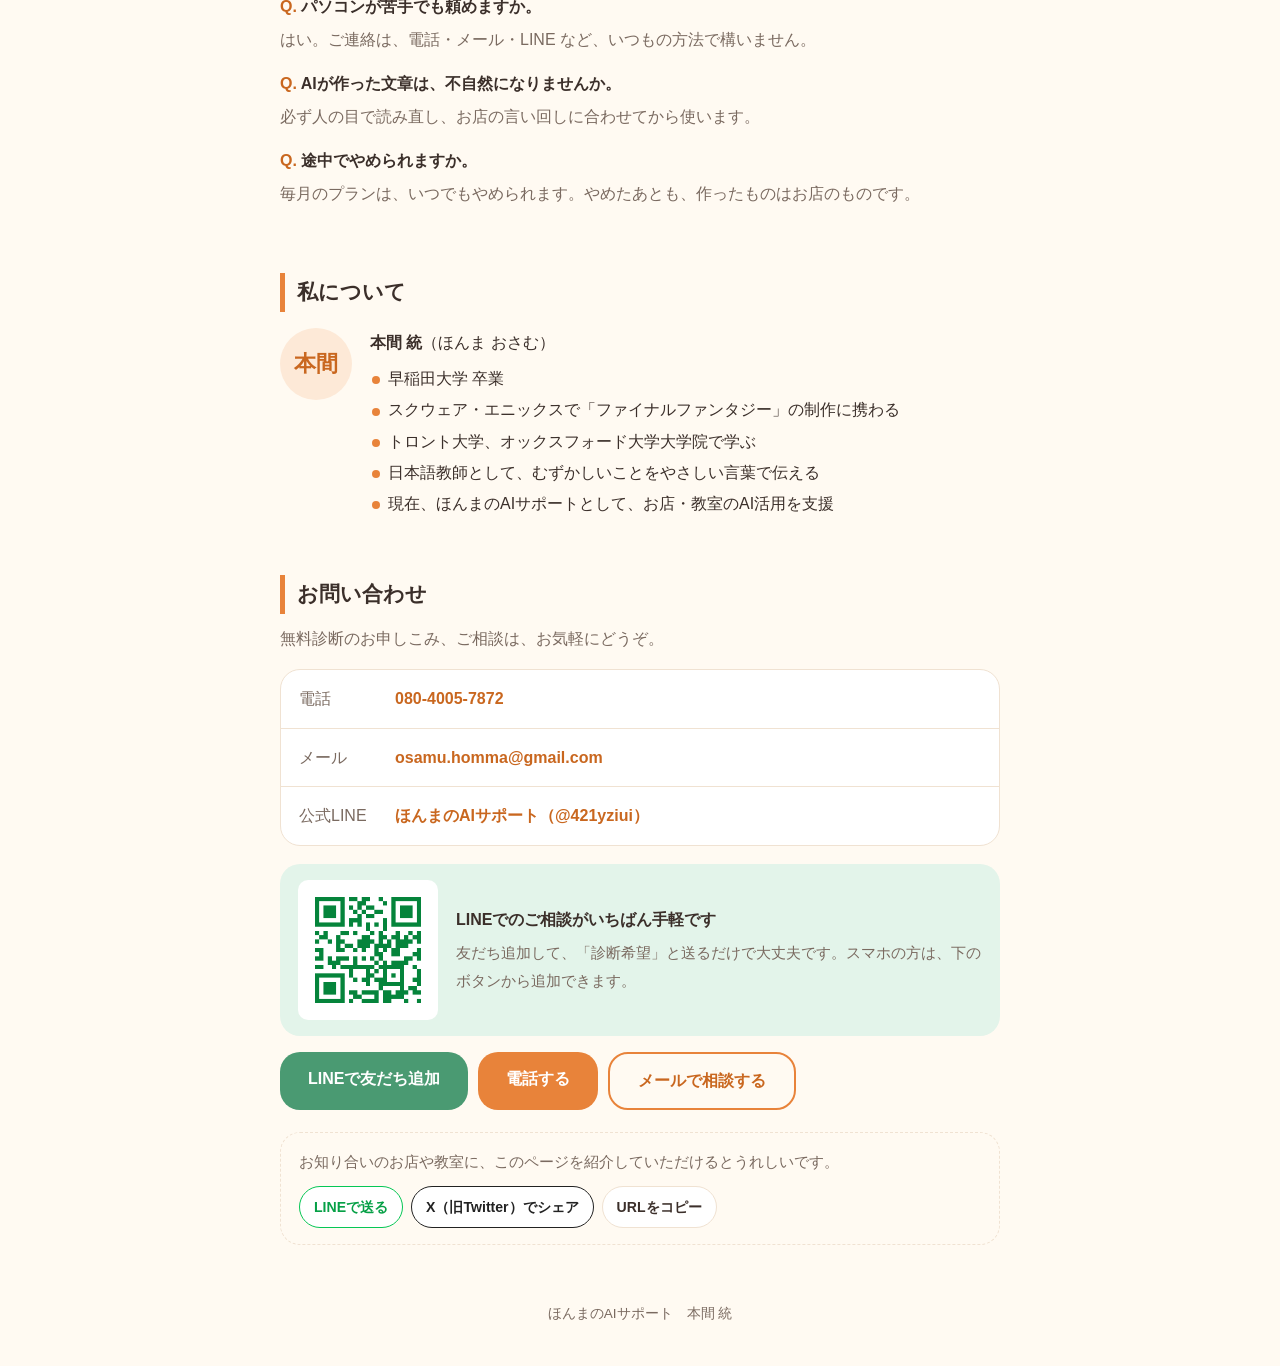
==== commit 09d265d8: "SNS連携：LINEやSNSで送ったときの画像と説明、紹介ボタン（LINE・X・URLコピー）をつけた Co-Authored-By: Claude Opus 5.5 <noreply@anthrop" ====
--- a/index.html
+++ b/index.html
@@ -5,6 +5,16 @@
   <meta name="viewport" content="width=device-width, initial-scale=1">
   <title>ほんまのAIサポート｜ホームページとSNSの「ちょっと困った」を、AIで</title>
   <meta name="description" content="お店・教室の方の、ホームページの更新やSNSの投稿を、AIを使ってお手伝いします。最初のスマホ診断は無料です。">
+  <meta property="og:type" content="website">
+  <meta property="og:site_name" content="ほんまのAIサポート">
+  <meta property="og:title" content="ほんまのAIサポート｜ホームページとSNSの「ちょっと困った」を、AIで">
+  <meta property="og:description" content="お店・教室の方の、ホームページの更新やSNSの投稿を、AIを使ってお手伝いします。最初のスマホ診断は無料です。">
+  <meta property="og:url" content="https://osamu-homma-ai.github.io/">
+  <meta property="og:image" content="https://osamu-homma-ai.github.io/img/ogp.png">
+  <meta property="og:image:width" content="1200">
+  <meta property="og:image:height" content="630">
+  <meta property="og:locale" content="ja_JP">
+  <meta name="twitter:card" content="summary_large_image">
   <link rel="stylesheet" href="style.css">
 </head>
 <body>
@@ -145,9 +155,26 @@
         <a class="btn" href="tel:08040057872">電話する</a>
         <a class="btn ghost" href="mailto:osamu.homma@gmail.com?subject=%E7%84%A1%E6%96%99%E8%A8%BA%E6%96%AD%E3%81%AE%E3%81%94%E7%9B%B8%E8%AB%87">メールで相談する</a>
       </div>
+      <div class="share">
+        <p>お知り合いのお店や教室に、このページを紹介していただけるとうれしいです。</p>
+        <div class="share-btns">
+          <a class="sbtn line" href="https://social-plugins.line.me/lineit/share?url=https%3A%2F%2Fosamu-homma-ai.github.io%2F" target="_blank" rel="noopener">LINEで送る</a>
+          <a class="sbtn x" href="https://twitter.com/intent/tweet?url=https%3A%2F%2Fosamu-homma-ai.github.io%2F&amp;text=%E3%81%BB%E3%82%93%E3%81%BE%E3%81%AEAI%E3%82%B5%E3%83%9D%E3%83%BC%E3%83%88%EF%BD%9C%E3%83%9B%E3%83%BC%E3%83%A0%E3%83%9A%E3%83%BC%E3%82%B8%E3%81%A8SNS%E3%81%AE%E3%80%8C%E3%81%A1%E3%82%87%E3%81%A3%E3%81%A8%E5%9B%B0%E3%81%A3%E3%81%9F%E3%80%8D%E3%82%92%E3%80%81AI%E3%81%A7" target="_blank" rel="noopener">X（旧Twitter）でシェア</a>
+          <button type="button" class="sbtn copy" id="copy-url">URLをコピー</button>
+        </div>
+      </div>
     </section>
   </main>
 
   <footer>ほんまのAIサポート　本間 統</footer>
+  <script>
+    // 「URLをコピー」ボタン：このページのアドレスをコピーする
+    document.getElementById("copy-url").addEventListener("click", function () {
+      var b = this, url = "https://osamu-homma-ai.github.io/";
+      function done() { b.textContent = "コピーしました"; setTimeout(function () { b.textContent = "URLをコピー"; }, 1800); }
+      if (navigator.clipboard) { navigator.clipboard.writeText(url).then(done, function () { prompt("このアドレスをコピーしてください", url); }); }
+      else { prompt("このアドレスをコピーしてください", url); }
+    });
+  </script>
 </body>
 </html>
--- a/style.css
+++ b/style.css
@@ -137,3 +137,11 @@
   .contact span { flex-basis: 64px; }
   .line-box { flex-direction: column; align-items: flex-start; }
 }
+
+/* 紹介ボタン（LINE・X・URLのコピー） */
+.share { margin-top: 22px; padding: 16px 18px; border: 1px dashed var(--line); border-radius: var(--r); }
+.share p { margin: 0 0 10px; font-size: 0.92rem; color: var(--muted); }
+.share-btns { display: flex; gap: 8px; flex-wrap: wrap; }
+.sbtn { display: inline-block; font: inherit; font-size: 0.88rem; font-weight: bold; padding: 7px 14px; border-radius: 999px; border: 1.5px solid var(--line); background: var(--surface); color: var(--ink); text-decoration: none; cursor: pointer; }
+.sbtn.line { border-color: #06c755; color: #06a046; }
+.sbtn.x { border-color: #222; color: #222; }
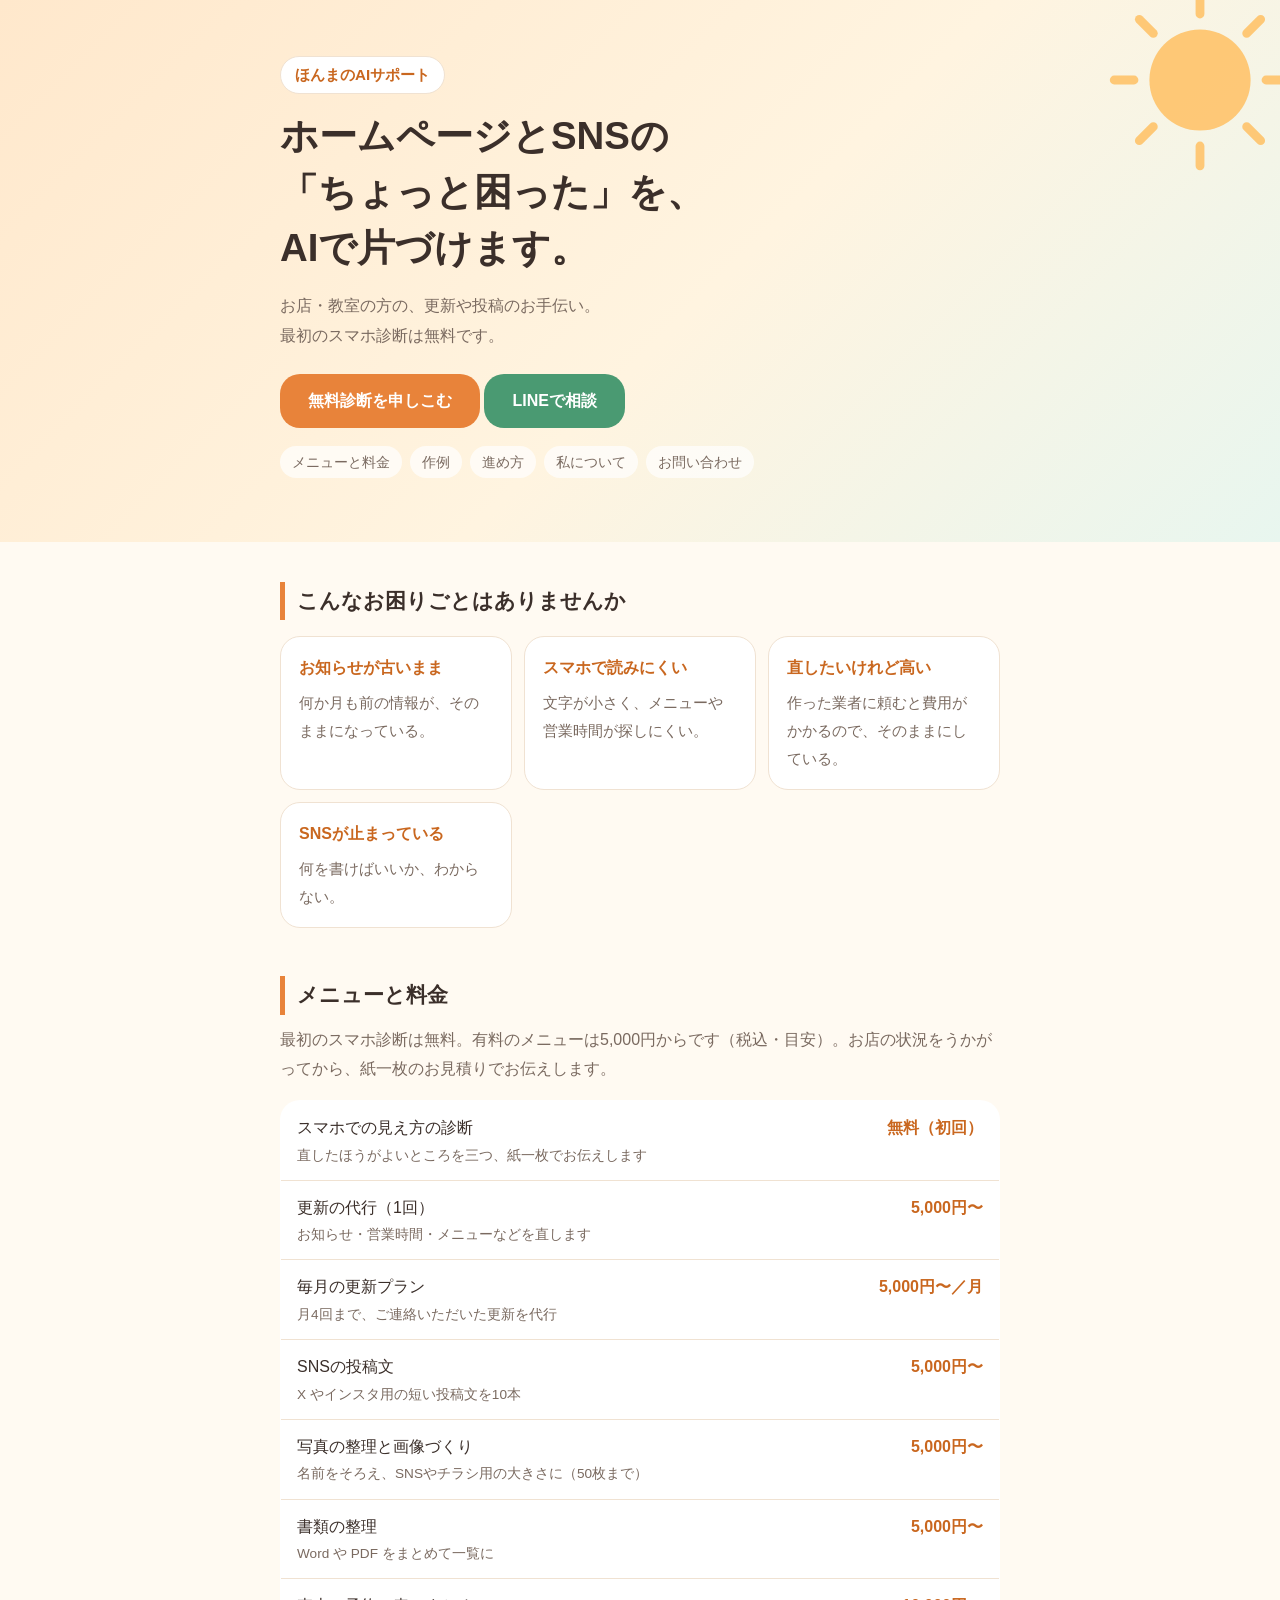
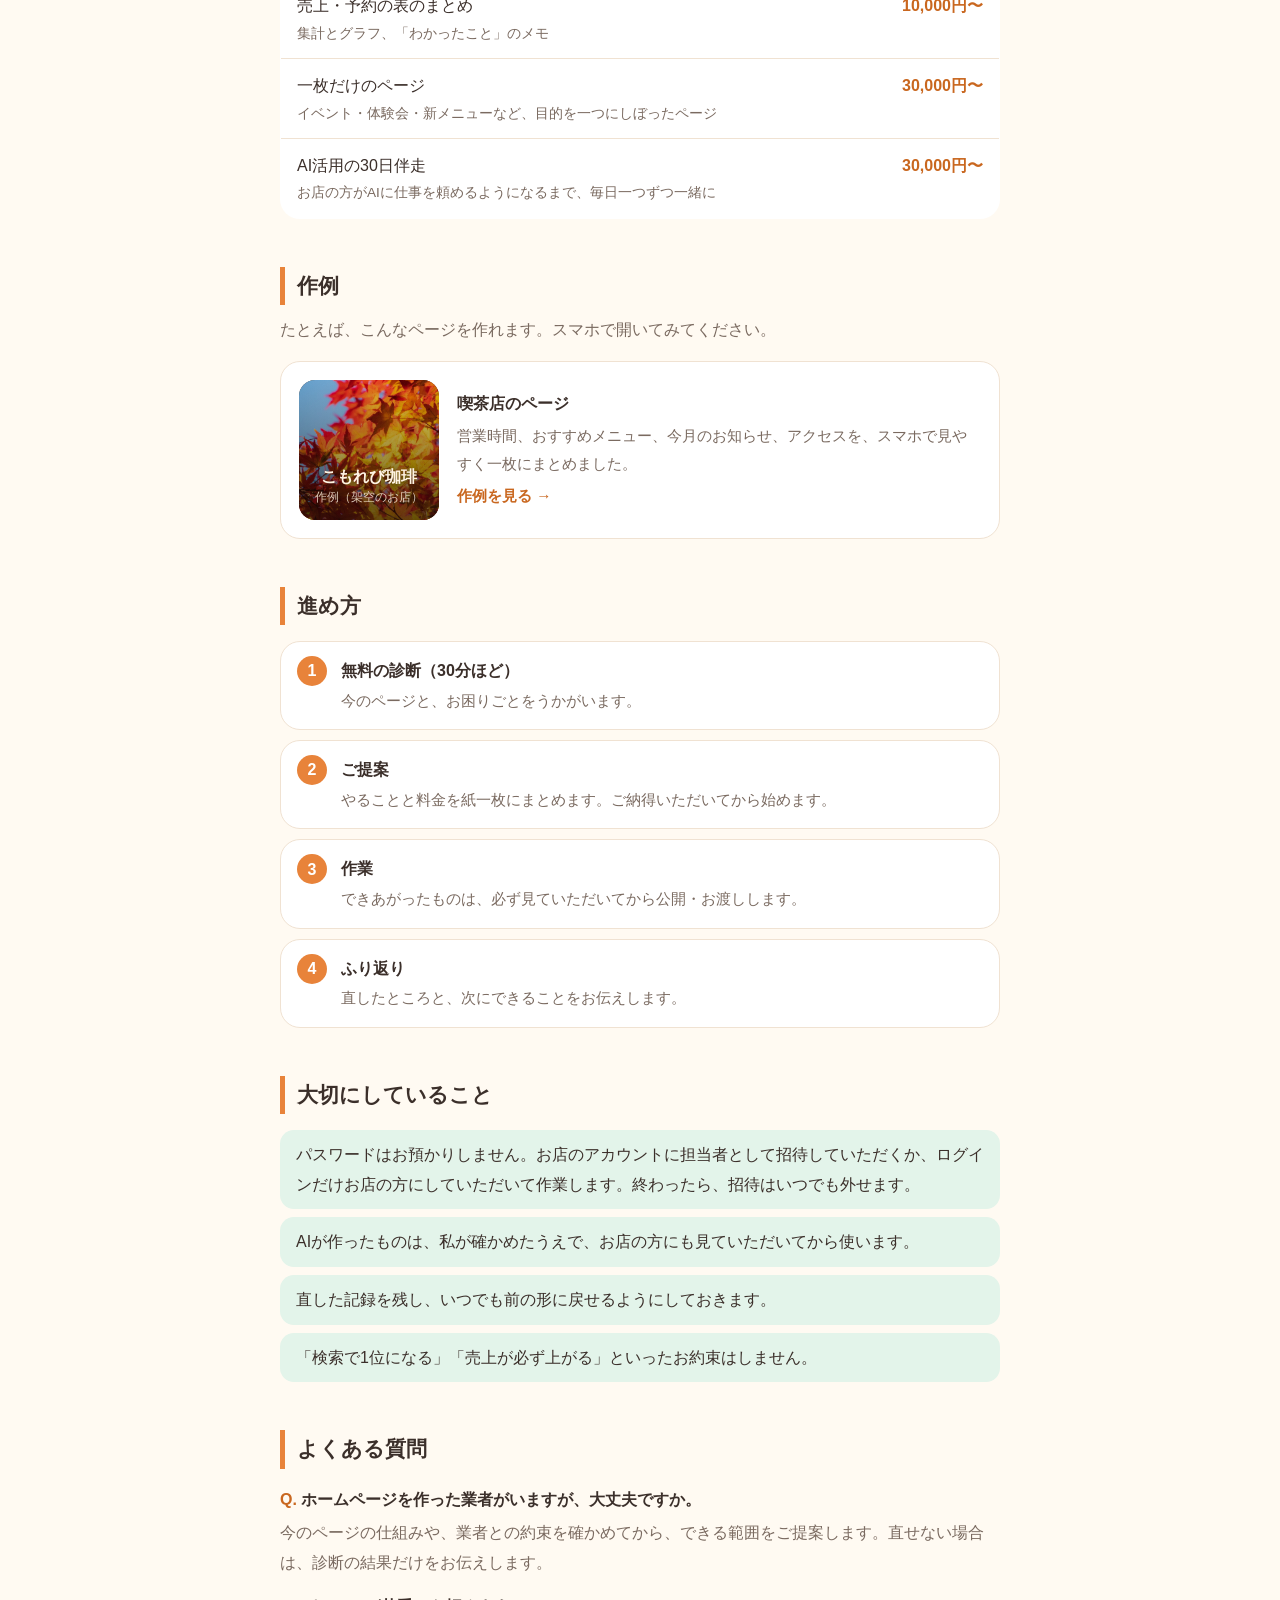
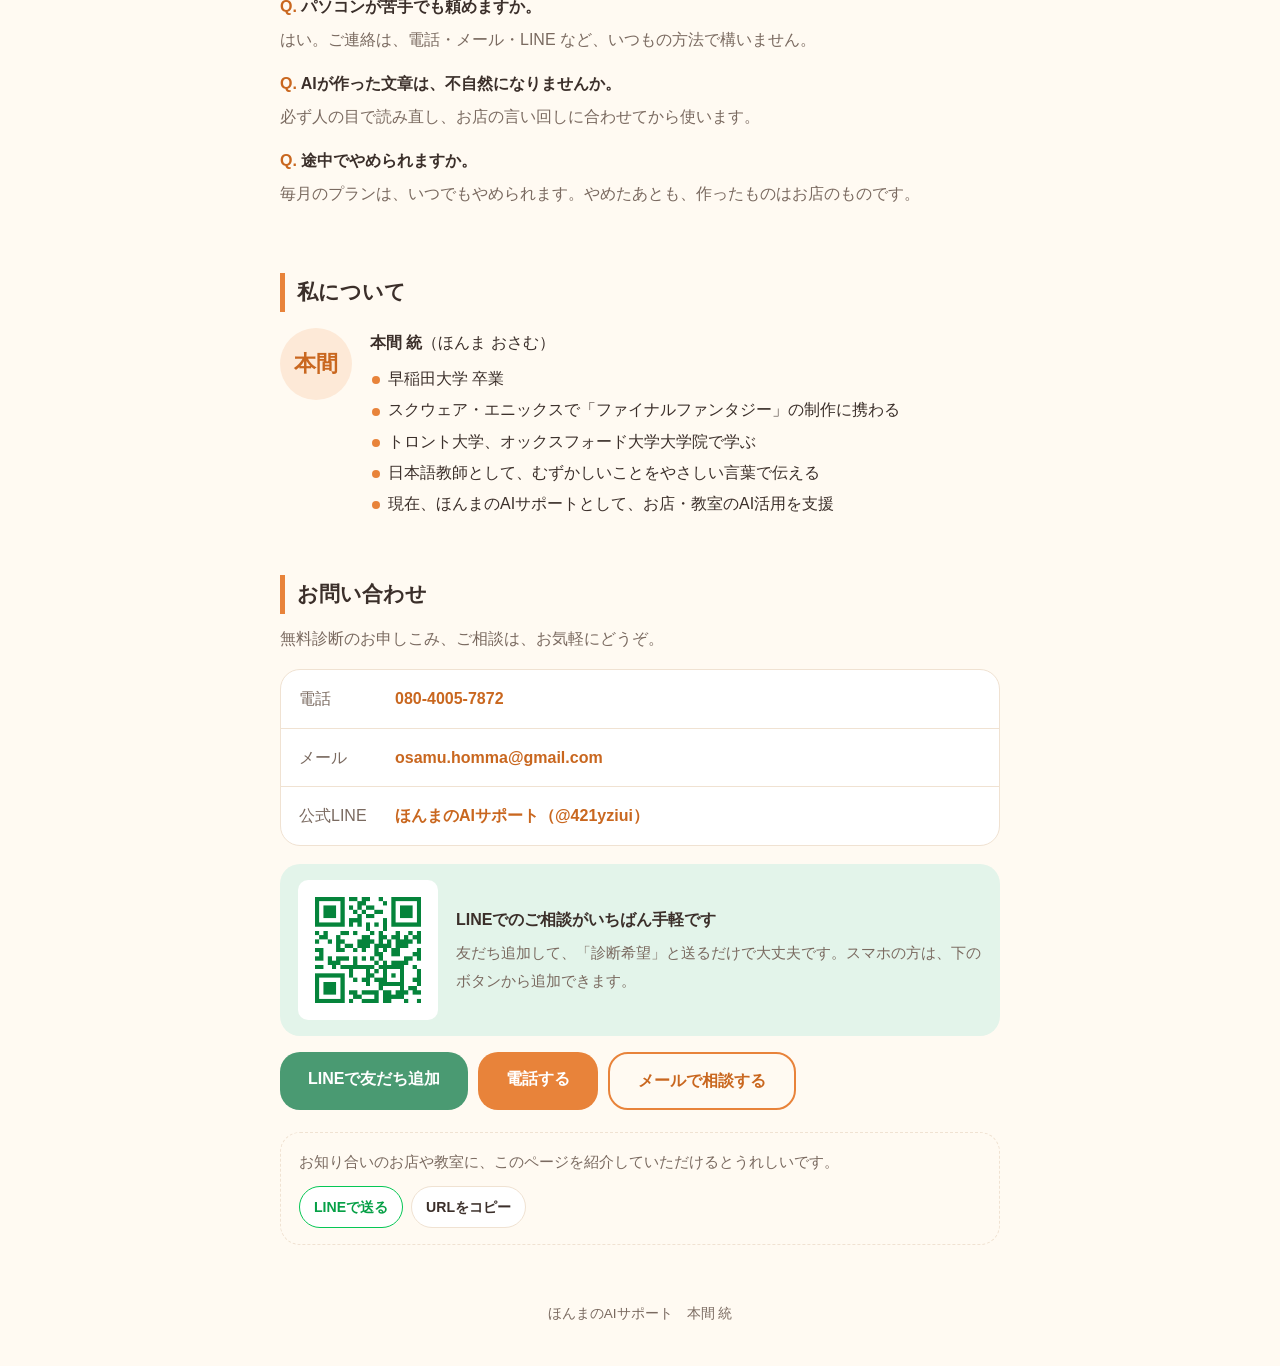
==== commit decd0b25: "X（旧Twitter）のシェアボタンと設定を外した（LINEで送る・URLコピーは残す） Co-Authored-By: Claude Opus 5.5 <noreply@anthropic.com>" ====
--- a/index.html
+++ b/index.html
@@ -14,7 +14,6 @@
   <meta property="og:image:width" content="1200">
   <meta property="og:image:height" content="630">
   <meta property="og:locale" content="ja_JP">
-  <meta name="twitter:card" content="summary_large_image">
   <link rel="stylesheet" href="style.css">
 </head>
 <body>
@@ -159,7 +158,6 @@
         <p>お知り合いのお店や教室に、このページを紹介していただけるとうれしいです。</p>
         <div class="share-btns">
           <a class="sbtn line" href="https://social-plugins.line.me/lineit/share?url=https%3A%2F%2Fosamu-homma-ai.github.io%2F" target="_blank" rel="noopener">LINEで送る</a>
-          <a class="sbtn x" href="https://twitter.com/intent/tweet?url=https%3A%2F%2Fosamu-homma-ai.github.io%2F&amp;text=%E3%81%BB%E3%82%93%E3%81%BE%E3%81%AEAI%E3%82%B5%E3%83%9D%E3%83%BC%E3%83%88%EF%BD%9C%E3%83%9B%E3%83%BC%E3%83%A0%E3%83%9A%E3%83%BC%E3%82%B8%E3%81%A8SNS%E3%81%AE%E3%80%8C%E3%81%A1%E3%82%87%E3%81%A3%E3%81%A8%E5%9B%B0%E3%81%A3%E3%81%9F%E3%80%8D%E3%82%92%E3%80%81AI%E3%81%A7" target="_blank" rel="noopener">X（旧Twitter）でシェア</a>
           <button type="button" class="sbtn copy" id="copy-url">URLをコピー</button>
         </div>
       </div>
--- a/style.css
+++ b/style.css
@@ -138,10 +138,9 @@
   .line-box { flex-direction: column; align-items: flex-start; }
 }
 
-/* 紹介ボタン（LINE・X・URLのコピー） */
+/* 紹介ボタン（LINE・URLのコピー） */
 .share { margin-top: 22px; padding: 16px 18px; border: 1px dashed var(--line); border-radius: var(--r); }
 .share p { margin: 0 0 10px; font-size: 0.92rem; color: var(--muted); }
 .share-btns { display: flex; gap: 8px; flex-wrap: wrap; }
 .sbtn { display: inline-block; font: inherit; font-size: 0.88rem; font-weight: bold; padding: 7px 14px; border-radius: 999px; border: 1.5px solid var(--line); background: var(--surface); color: var(--ink); text-decoration: none; cursor: pointer; }
 .sbtn.line { border-color: #06c755; color: #06a046; }
-.sbtn.x { border-color: #222; color: #222; }
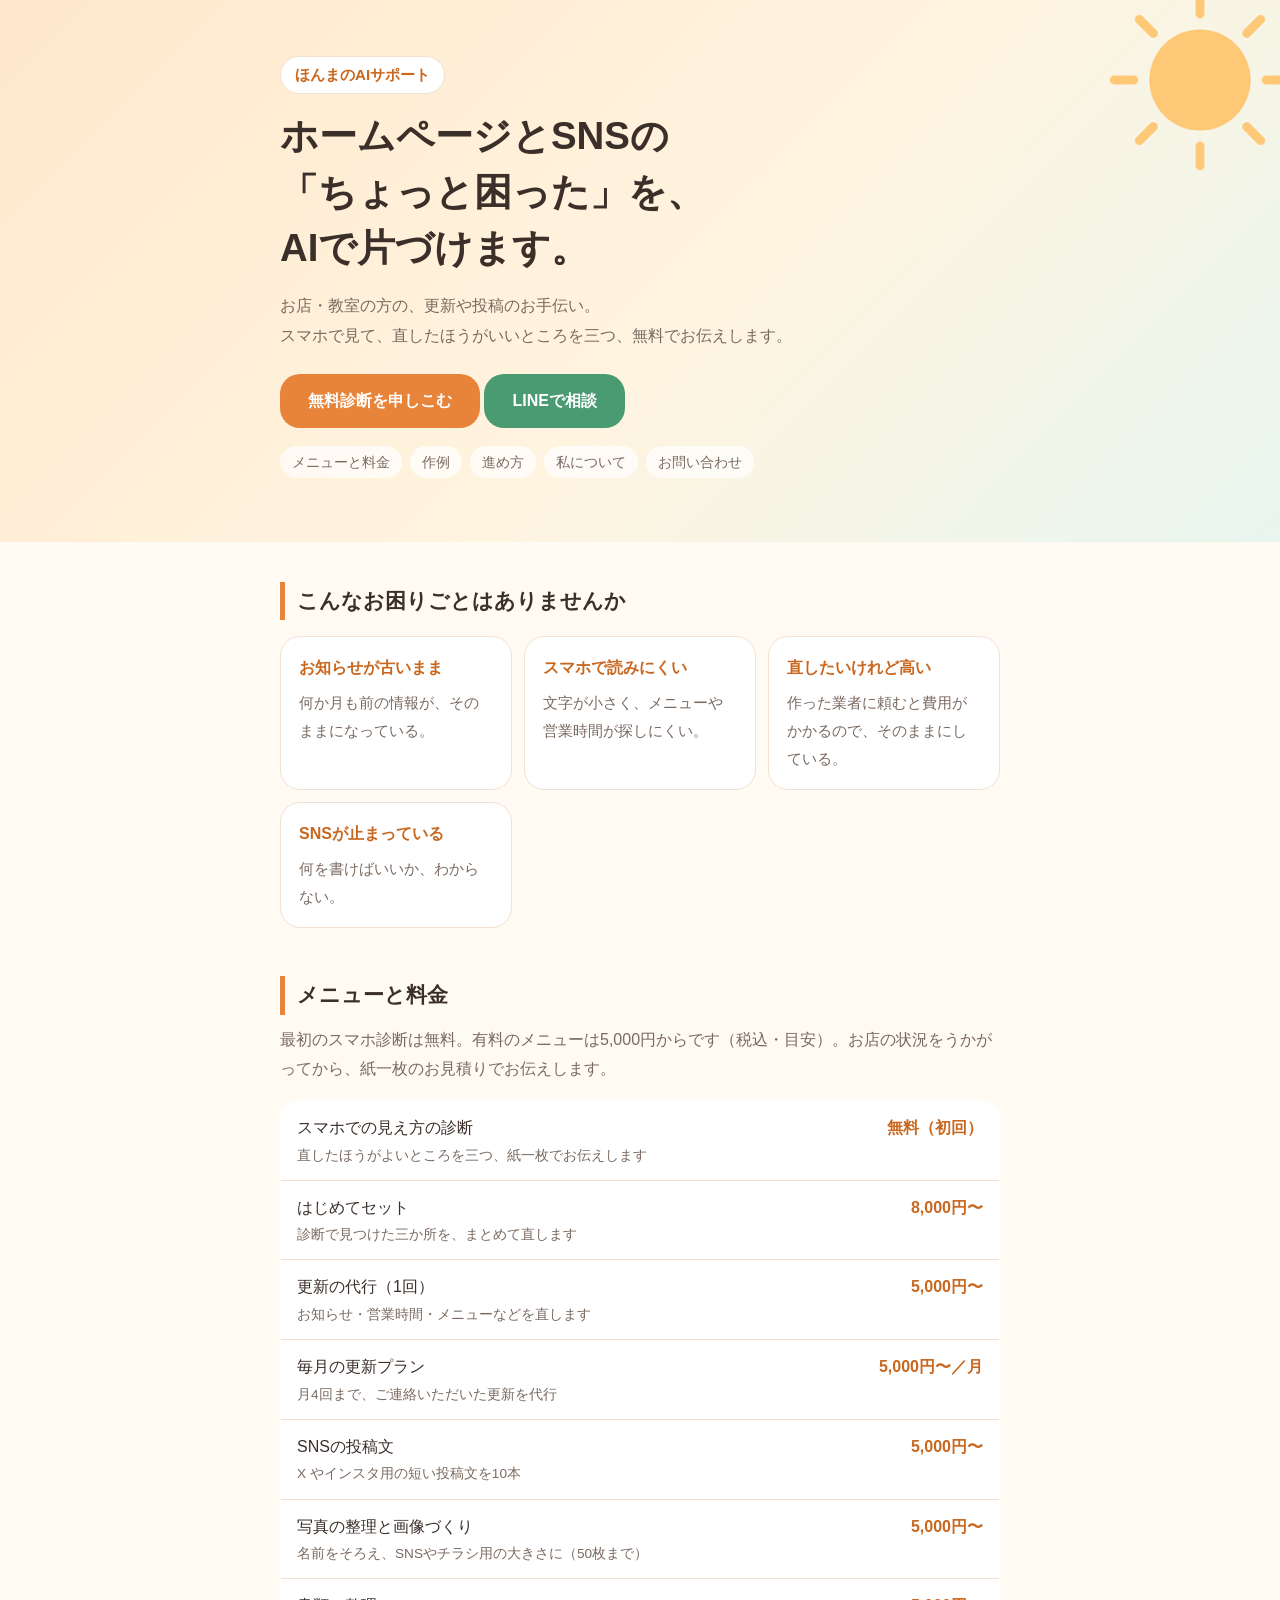
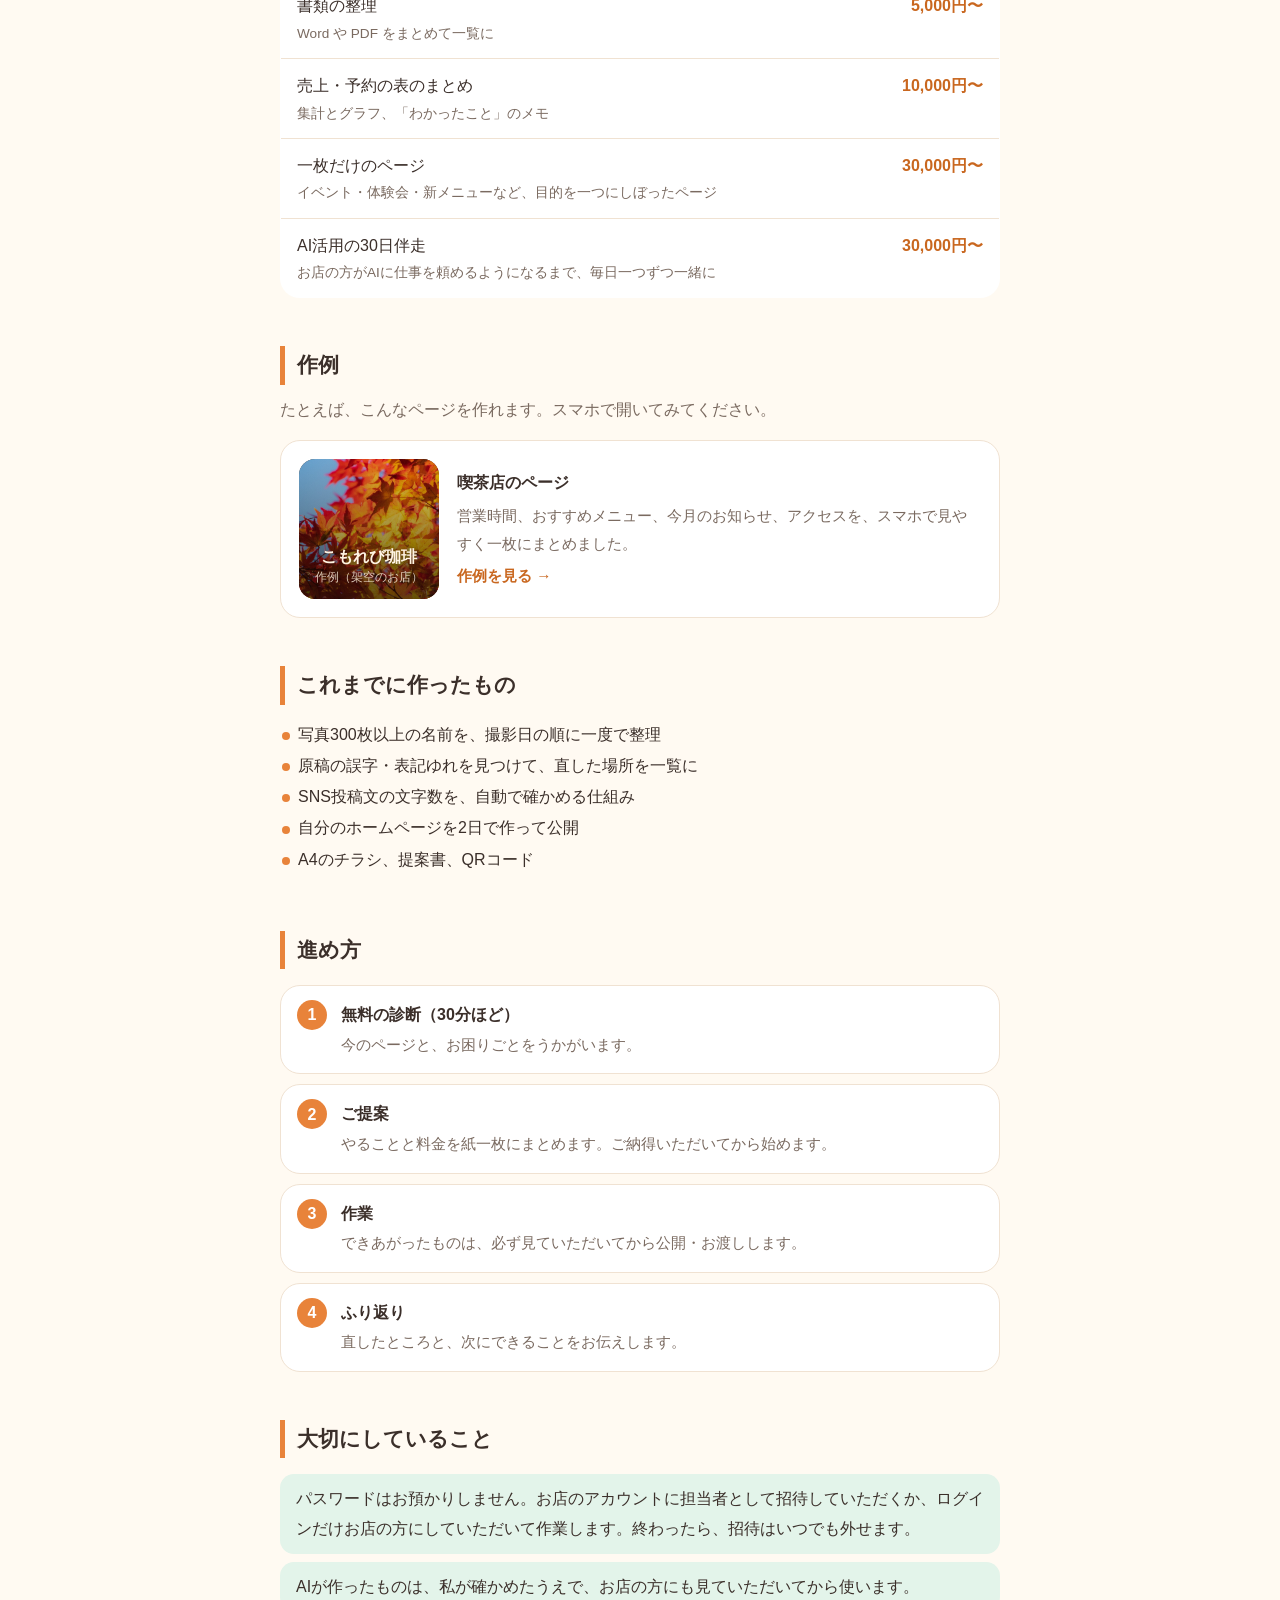
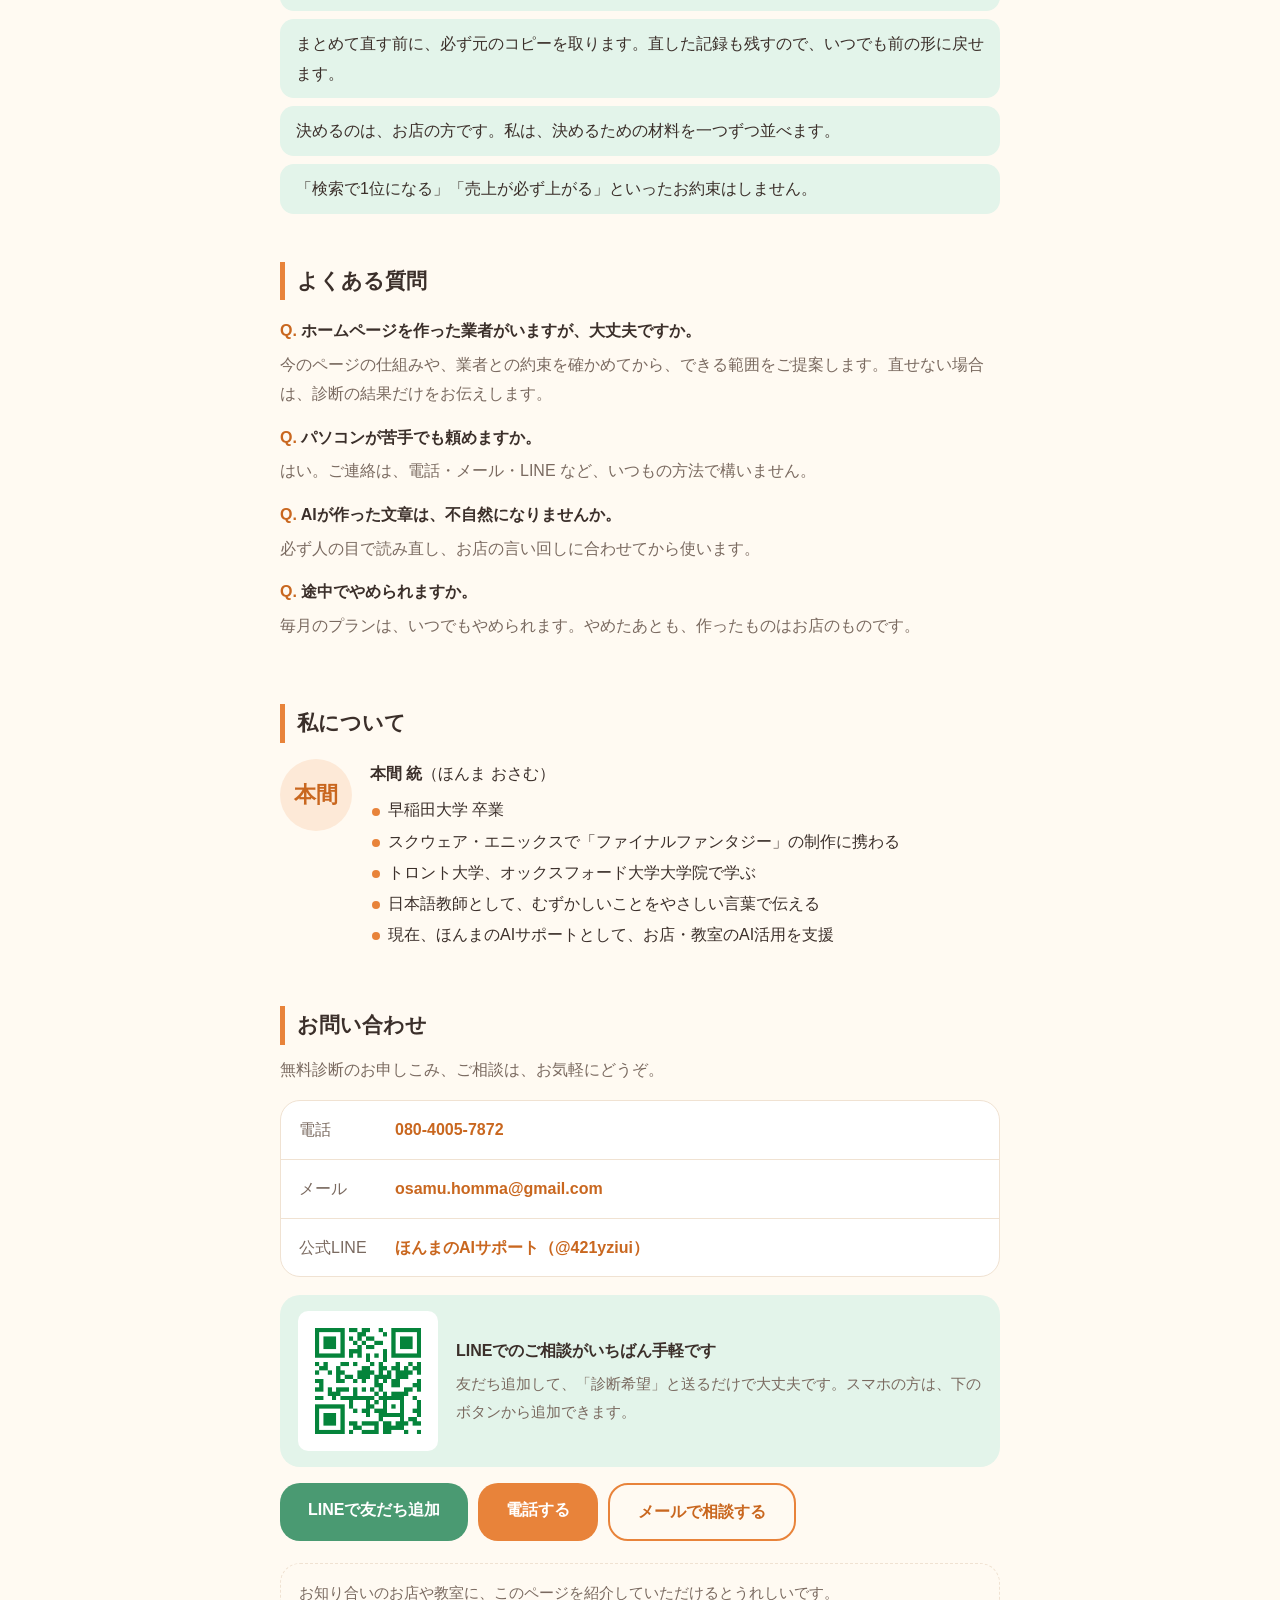
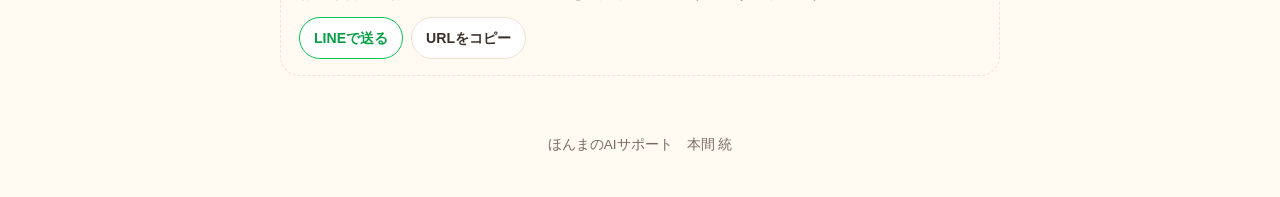
==== commit 63a2f471: "note の実績をもとに改善：診断の一言、はじめてセット、「これまでに作ったもの」、大切にしていることを足した Co-Authored-By: Claude Opus 5.5 <noreply@ant" ====
--- a/index.html
+++ b/index.html
@@ -30,7 +30,7 @@
     <div class="wrap">
       <a class="brand" href="index.html">ほんまのAIサポート</a>
       <h1>ホームページとSNSの<br>「ちょっと困った」を、<br>AIで片づけます。</h1>
-      <p class="sub">お店・教室の方の、更新や投稿のお手伝い。<br>最初のスマホ診断は無料です。</p>
+      <p class="sub">お店・教室の方の、更新や投稿のお手伝い。<br>スマホで見て、直したほうがいいところを三つ、無料でお伝えします。</p>
       <a class="btn" href="#contact">無料診断を申しこむ</a>
       <a class="btn line" href="https://lin.ee/uoYPE5Ua" target="_blank" rel="noopener">LINEで相談</a>
       <ul class="nav">
@@ -59,6 +59,7 @@
       <p class="lead">最初のスマホ診断は無料。有料のメニューは5,000円からです（税込・目安）。お店の状況をうかがってから、紙一枚のお見積りでお伝えします。</p>
       <table>
         <tr><th>スマホでの見え方の診断<small>直したほうがよいところを三つ、紙一枚でお伝えします</small></th><td class="price">無料（初回）</td></tr>
+        <tr><th>はじめてセット<small>診断で見つけた三か所を、まとめて直します</small></th><td class="price">8,000円〜</td></tr>
         <tr><th>更新の代行（1回）<small>お知らせ・営業時間・メニューなどを直します</small></th><td class="price">5,000円〜</td></tr>
         <tr><th>毎月の更新プラン<small>月4回まで、ご連絡いただいた更新を代行</small></th><td class="price">5,000円〜／月</td></tr>
         <tr><th>SNSの投稿文<small>X やインスタ用の短い投稿文を10本</small></th><td class="price">5,000円〜</td></tr>
@@ -83,6 +84,17 @@
       </a>
     </section>
 
+    <section id="works">
+      <h2>これまでに作ったもの</h2>
+      <ul class="career">
+        <li>写真300枚以上の名前を、撮影日の順に一度で整理</li>
+        <li>原稿の誤字・表記ゆれを見つけて、直した場所を一覧に</li>
+        <li>SNS投稿文の文字数を、自動で確かめる仕組み</li>
+        <li>自分のホームページを2日で作って公開</li>
+        <li>A4のチラシ、提案書、QRコード</li>
+      </ul>
+    </section>
+
     <section id="flow">
       <h2>進め方</h2>
       <ol class="steps">
@@ -98,7 +110,8 @@
       <ul class="promise">
         <li>パスワードはお預かりしません。お店のアカウントに担当者として招待していただくか、ログインだけお店の方にしていただいて作業します。終わったら、招待はいつでも外せます。</li>
         <li>AIが作ったものは、私が確かめたうえで、お店の方にも見ていただいてから使います。</li>
-        <li>直した記録を残し、いつでも前の形に戻せるようにしておきます。</li>
+        <li>まとめて直す前に、必ず元のコピーを取ります。直した記録も残すので、いつでも前の形に戻せます。</li>
+        <li>決めるのは、お店の方です。私は、決めるための材料を一つずつ並べます。</li>
         <li>「検索で1位になる」「売上が必ず上がる」といったお約束はしません。</li>
       </ul>
     </section>
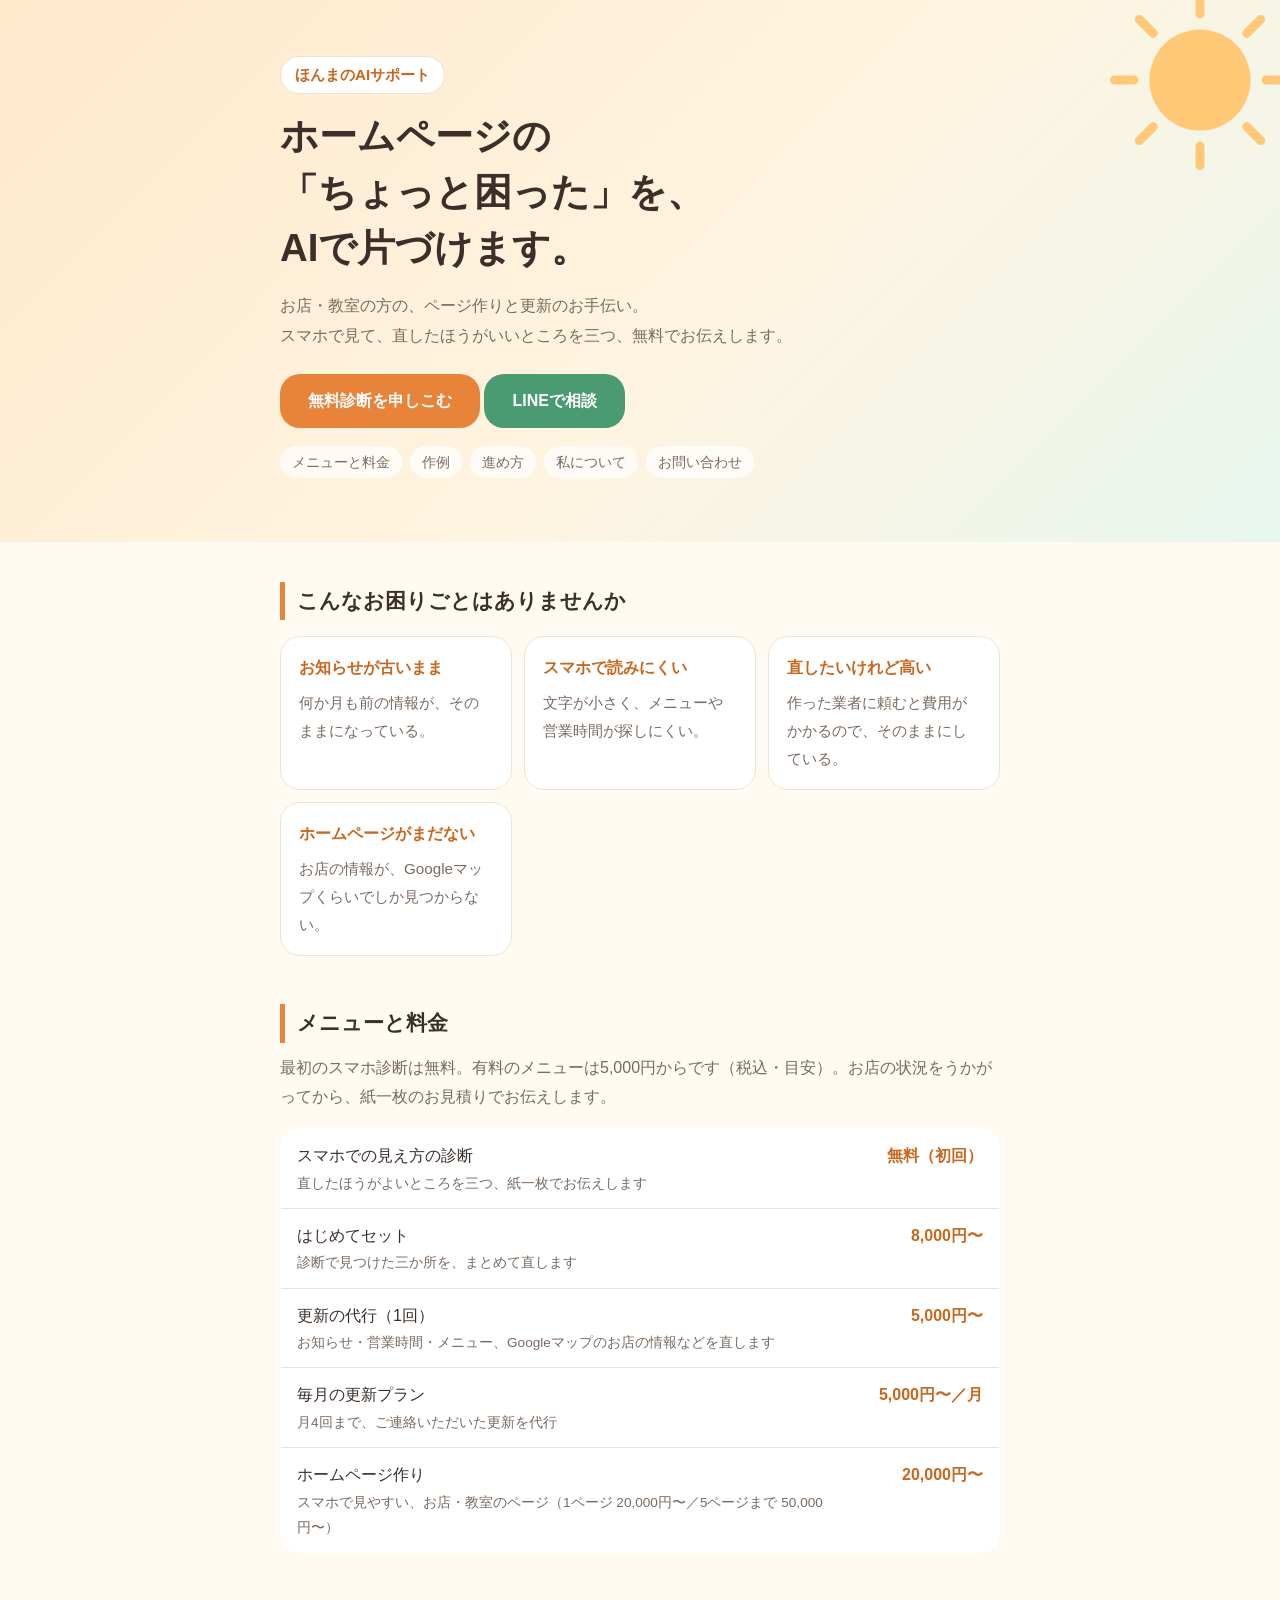
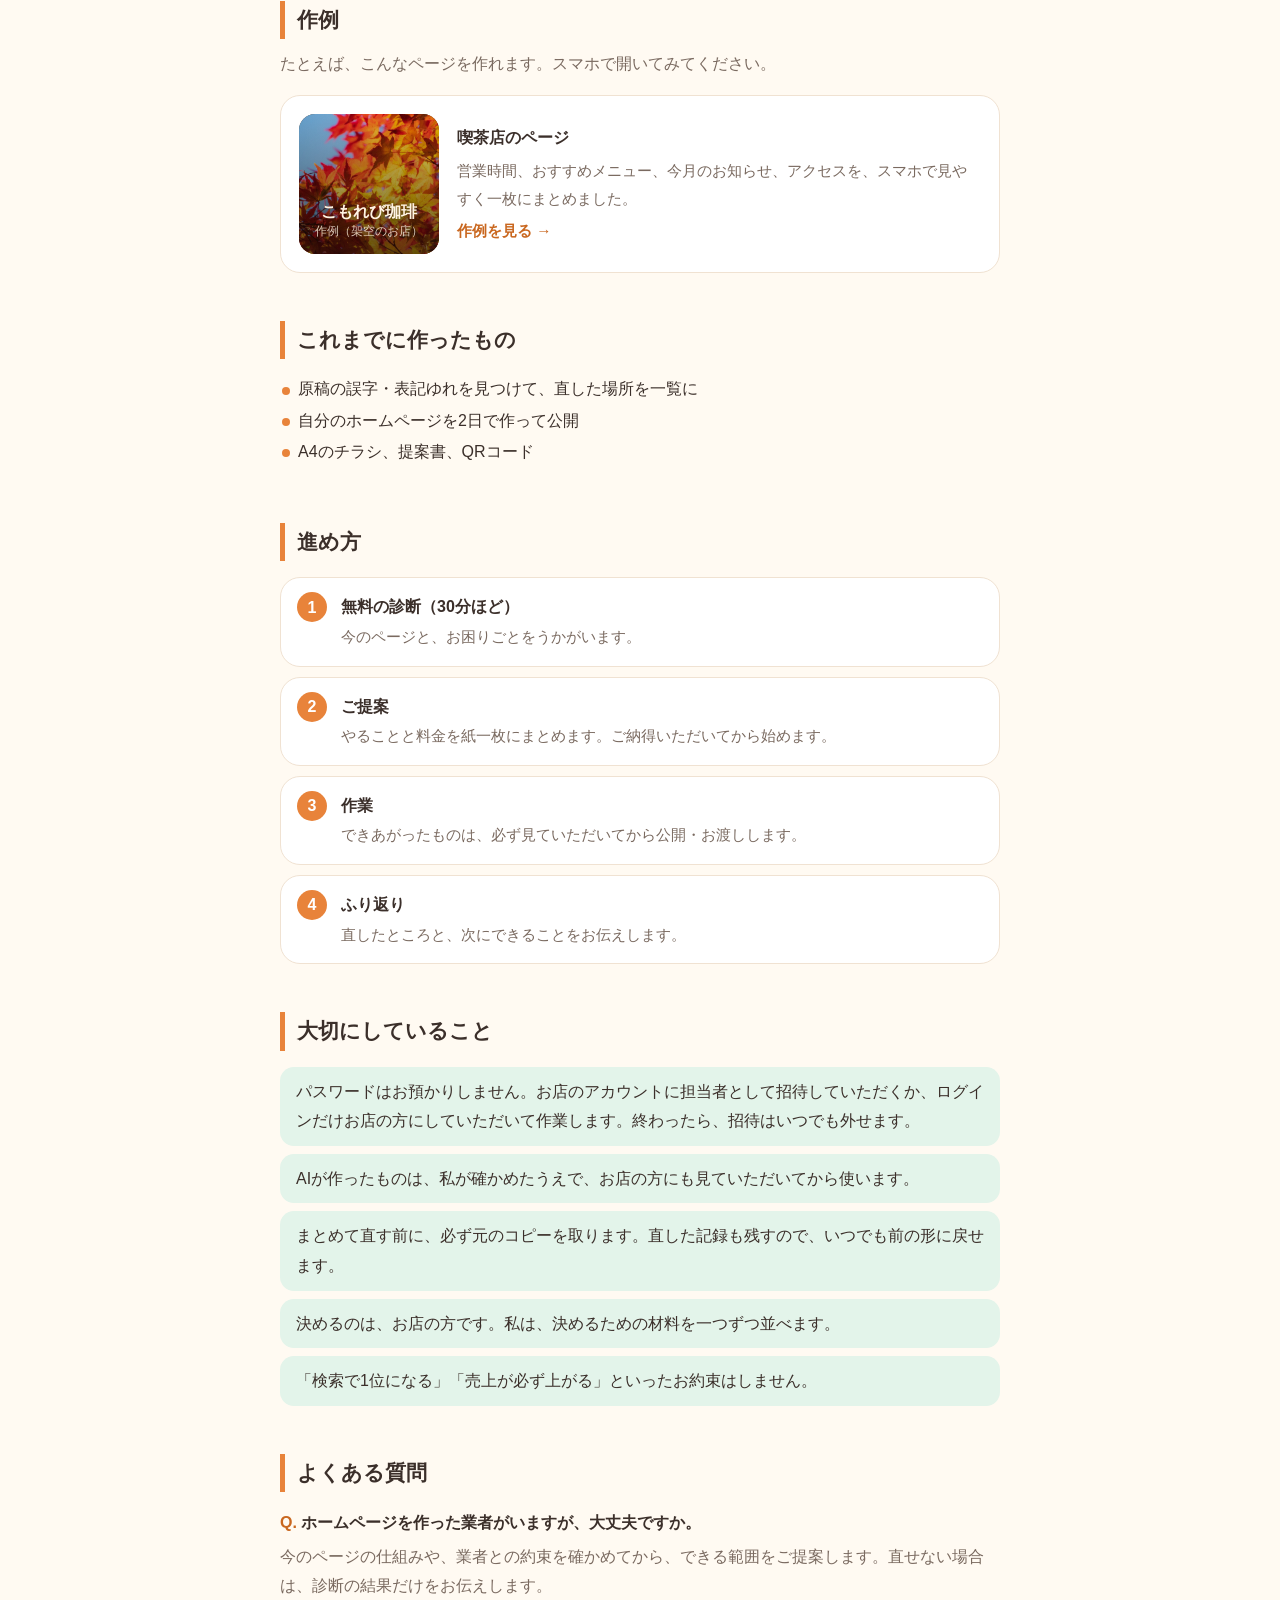
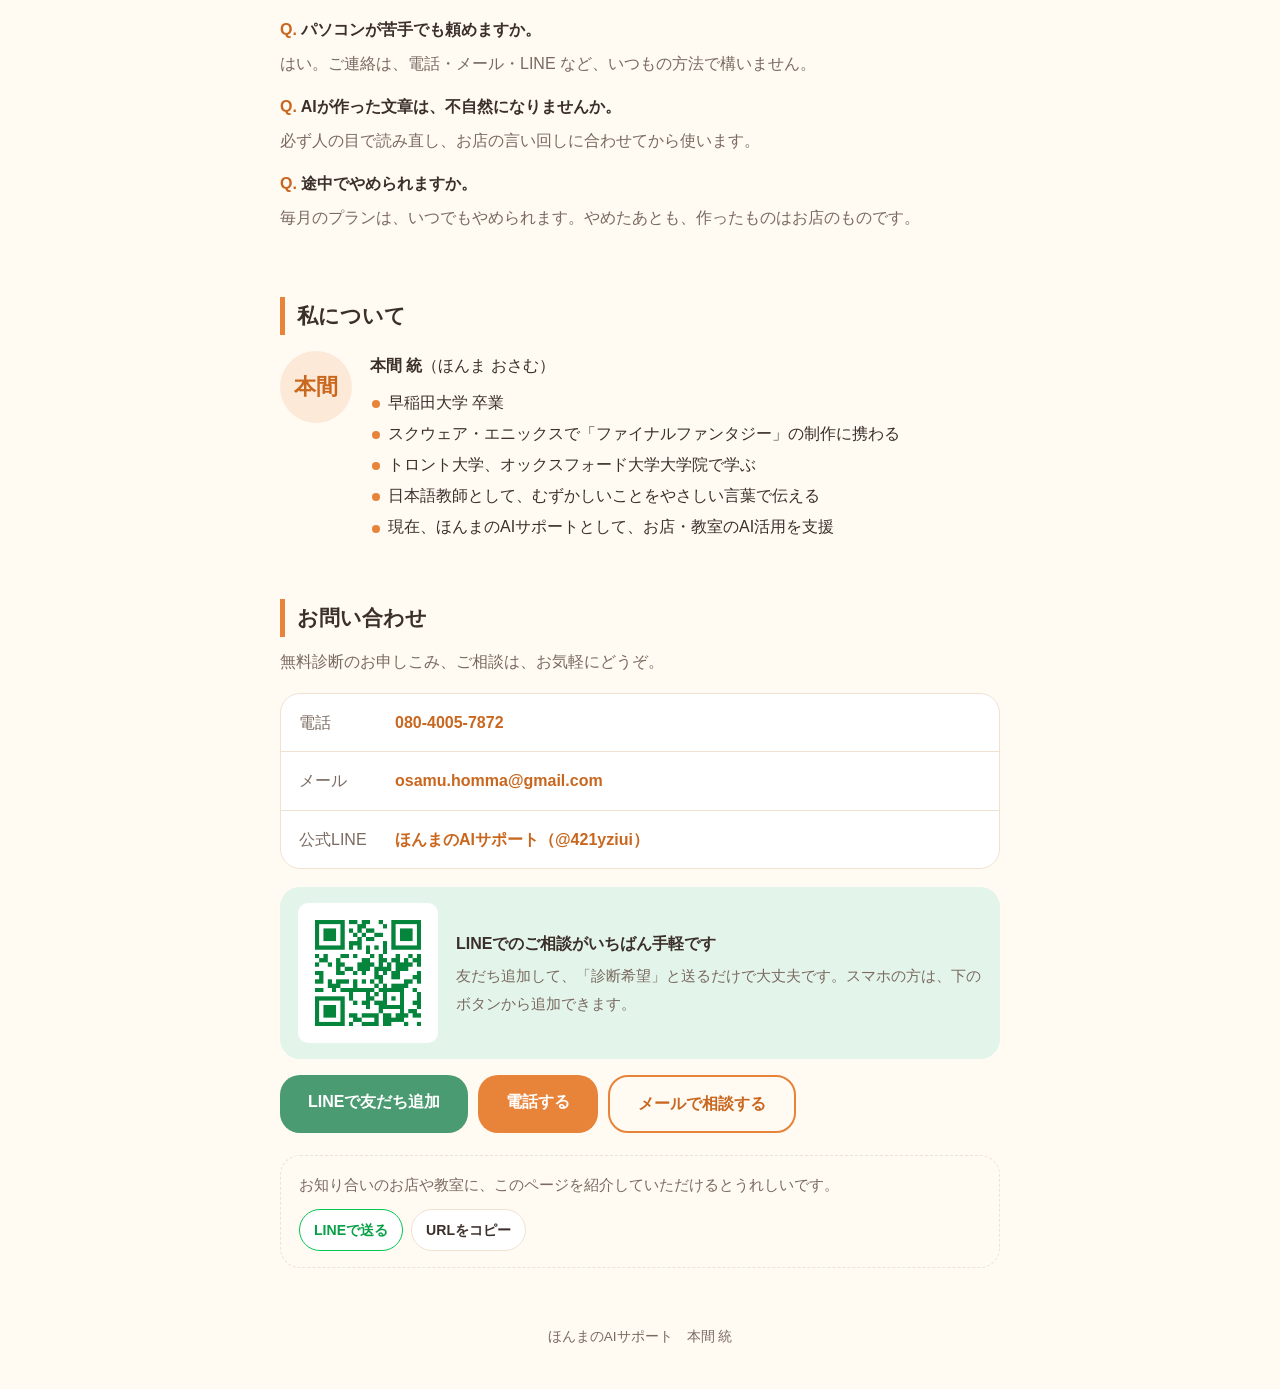
==== commit eaf2ae32: "HPに絞る：SNS・写真・書類・表・AI伴走のメニューを外し、ホームページ作り（1ページ20,000円〜／5ページまで50,000円〜）を追加。チラシ第4版と内容をそろえた Co-Authored-B" ====
--- a/index.html
+++ b/index.html
@@ -3,12 +3,12 @@
 <head>
   <meta charset="utf-8">
   <meta name="viewport" content="width=device-width, initial-scale=1">
-  <title>ほんまのAIサポート｜ホームページとSNSの「ちょっと困った」を、AIで</title>
-  <meta name="description" content="お店・教室の方の、ホームページの更新やSNSの投稿を、AIを使ってお手伝いします。最初のスマホ診断は無料です。">
+  <title>ほんまのAIサポート｜ホームページの「ちょっと困った」を、AIで</title>
+  <meta name="description" content="お店・教室の方の、ホームページ作りと更新を、AIを使ってお手伝いします。最初のスマホ診断は無料です。">
   <meta property="og:type" content="website">
   <meta property="og:site_name" content="ほんまのAIサポート">
-  <meta property="og:title" content="ほんまのAIサポート｜ホームページとSNSの「ちょっと困った」を、AIで">
-  <meta property="og:description" content="お店・教室の方の、ホームページの更新やSNSの投稿を、AIを使ってお手伝いします。最初のスマホ診断は無料です。">
+  <meta property="og:title" content="ほんまのAIサポート｜ホームページの「ちょっと困った」を、AIで">
+  <meta property="og:description" content="お店・教室の方の、ホームページ作りと更新を、AIを使ってお手伝いします。最初のスマホ診断は無料です。">
   <meta property="og:url" content="https://osamu-homma-ai.github.io/">
   <meta property="og:image" content="https://osamu-homma-ai.github.io/img/ogp.png">
   <meta property="og:image:width" content="1200">
@@ -29,8 +29,8 @@
     </svg>
     <div class="wrap">
       <a class="brand" href="index.html">ほんまのAIサポート</a>
-      <h1>ホームページとSNSの<br>「ちょっと困った」を、<br>AIで片づけます。</h1>
-      <p class="sub">お店・教室の方の、更新や投稿のお手伝い。<br>スマホで見て、直したほうがいいところを三つ、無料でお伝えします。</p>
+      <h1>ホームページの<br>「ちょっと困った」を、<br>AIで片づけます。</h1>
+      <p class="sub">お店・教室の方の、ページ作りと更新のお手伝い。<br>スマホで見て、直したほうがいいところを三つ、無料でお伝えします。</p>
       <a class="btn" href="#contact">無料診断を申しこむ</a>
       <a class="btn line" href="https://lin.ee/uoYPE5Ua" target="_blank" rel="noopener">LINEで相談</a>
       <ul class="nav">
@@ -50,7 +50,7 @@
         <div class="card"><b>お知らせが古いまま</b><p>何か月も前の情報が、そのままになっている。</p></div>
         <div class="card"><b>スマホで読みにくい</b><p>文字が小さく、メニューや営業時間が探しにくい。</p></div>
         <div class="card"><b>直したいけれど高い</b><p>作った業者に頼むと費用がかかるので、そのままにしている。</p></div>
-        <div class="card"><b>SNSが止まっている</b><p>何を書けばいいか、わからない。</p></div>
+        <div class="card"><b>ホームページがまだない</b><p>お店の情報が、Googleマップくらいでしか見つからない。</p></div>
       </div>
     </section>
 
@@ -60,14 +60,9 @@
       <table>
         <tr><th>スマホでの見え方の診断<small>直したほうがよいところを三つ、紙一枚でお伝えします</small></th><td class="price">無料（初回）</td></tr>
         <tr><th>はじめてセット<small>診断で見つけた三か所を、まとめて直します</small></th><td class="price">8,000円〜</td></tr>
-        <tr><th>更新の代行（1回）<small>お知らせ・営業時間・メニューなどを直します</small></th><td class="price">5,000円〜</td></tr>
+        <tr><th>更新の代行（1回）<small>お知らせ・営業時間・メニュー、Googleマップのお店の情報などを直します</small></th><td class="price">5,000円〜</td></tr>
         <tr><th>毎月の更新プラン<small>月4回まで、ご連絡いただいた更新を代行</small></th><td class="price">5,000円〜／月</td></tr>
-        <tr><th>SNSの投稿文<small>X やインスタ用の短い投稿文を10本</small></th><td class="price">5,000円〜</td></tr>
-        <tr><th>写真の整理と画像づくり<small>名前をそろえ、SNSやチラシ用の大きさに（50枚まで）</small></th><td class="price">5,000円〜</td></tr>
-        <tr><th>書類の整理<small>Word や PDF をまとめて一覧に</small></th><td class="price">5,000円〜</td></tr>
-        <tr><th>売上・予約の表のまとめ<small>集計とグラフ、「わかったこと」のメモ</small></th><td class="price">10,000円〜</td></tr>
-        <tr><th>一枚だけのページ<small>イベント・体験会・新メニューなど、目的を一つにしぼったページ</small></th><td class="price">30,000円〜</td></tr>
-        <tr><th>AI活用の30日伴走<small>お店の方がAIに仕事を頼めるようになるまで、毎日一つずつ一緒に</small></th><td class="price">30,000円〜</td></tr>
+        <tr><th>ホームページ作り<small>スマホで見やすい、お店・教室のページ（1ページ 20,000円〜／5ページまで 50,000円〜）</small></th><td class="price">20,000円〜</td></tr>
       </table>
     </section>
 
@@ -87,9 +82,7 @@
     <section id="works">
       <h2>これまでに作ったもの</h2>
       <ul class="career">
-        <li>写真300枚以上の名前を、撮影日の順に一度で整理</li>
         <li>原稿の誤字・表記ゆれを見つけて、直した場所を一覧に</li>
-        <li>SNS投稿文の文字数を、自動で確かめる仕組み</li>
         <li>自分のホームページを2日で作って公開</li>
         <li>A4のチラシ、提案書、QRコード</li>
       </ul>
